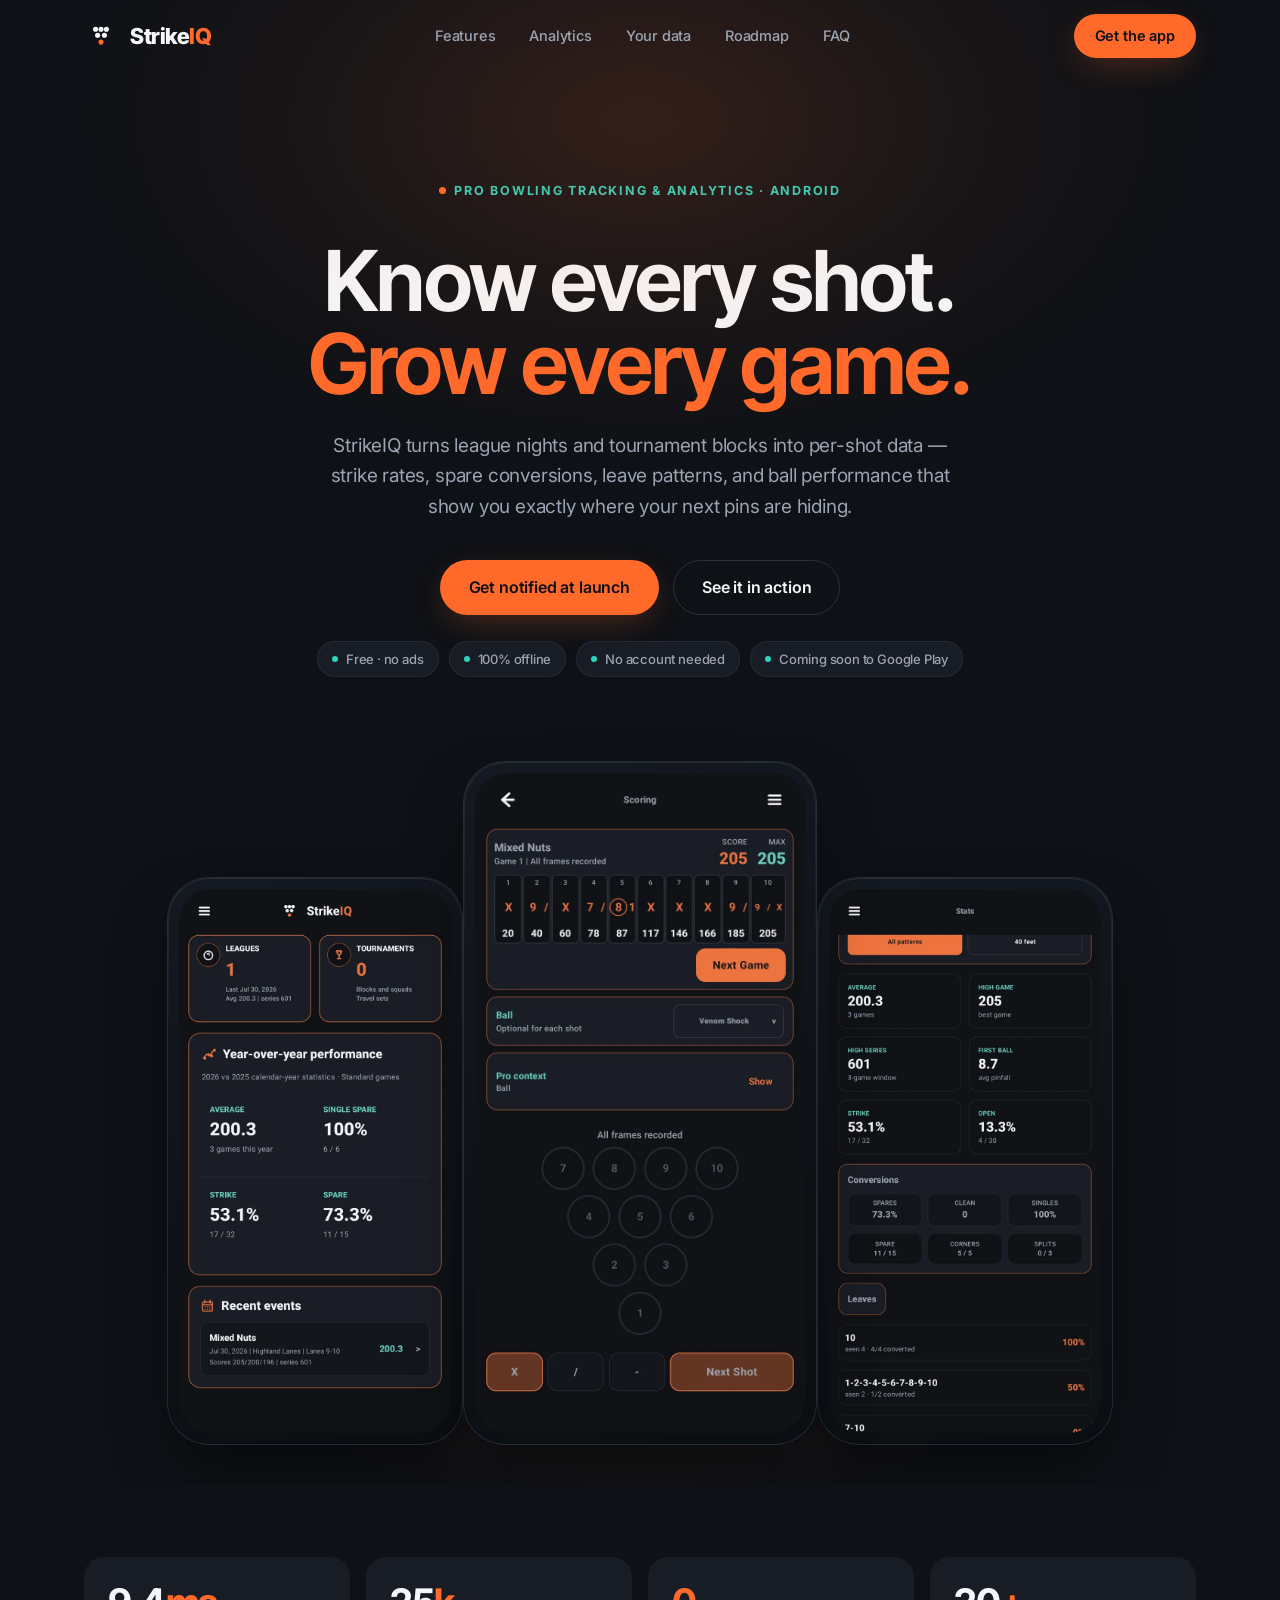
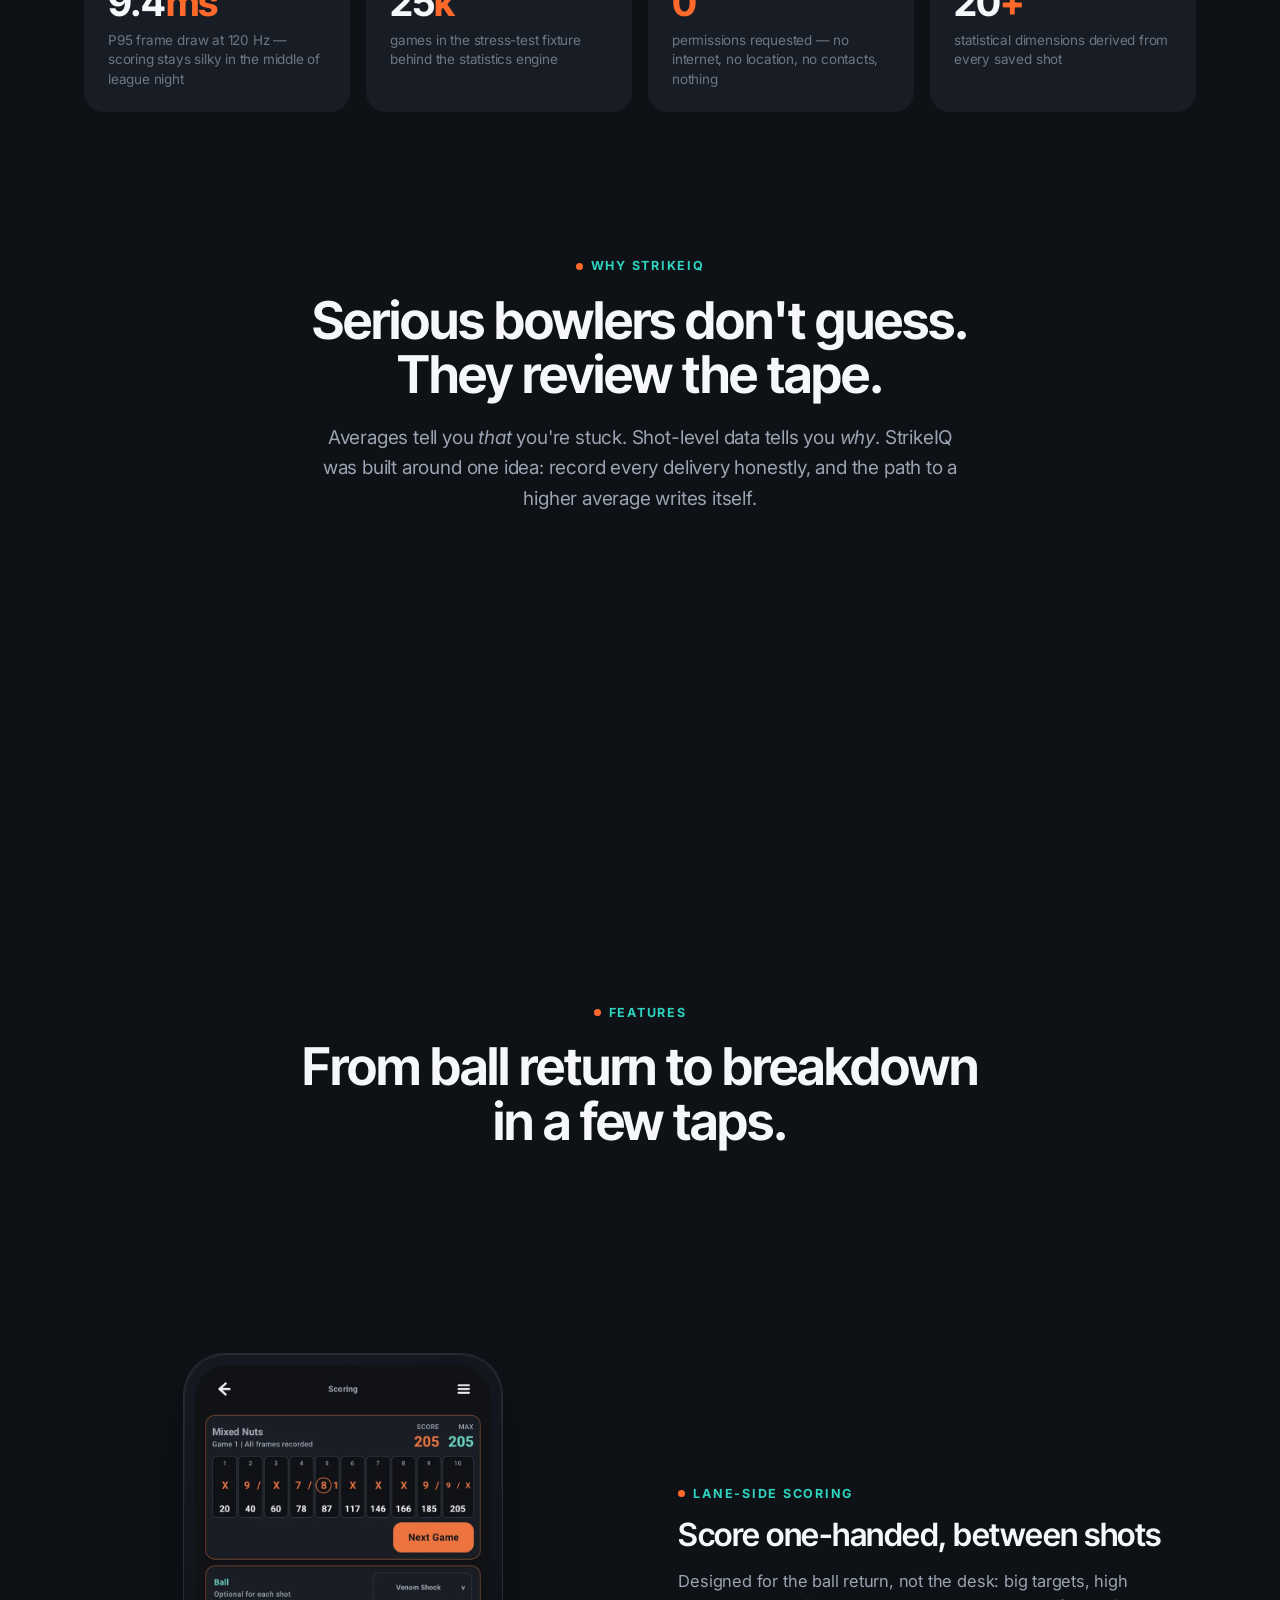
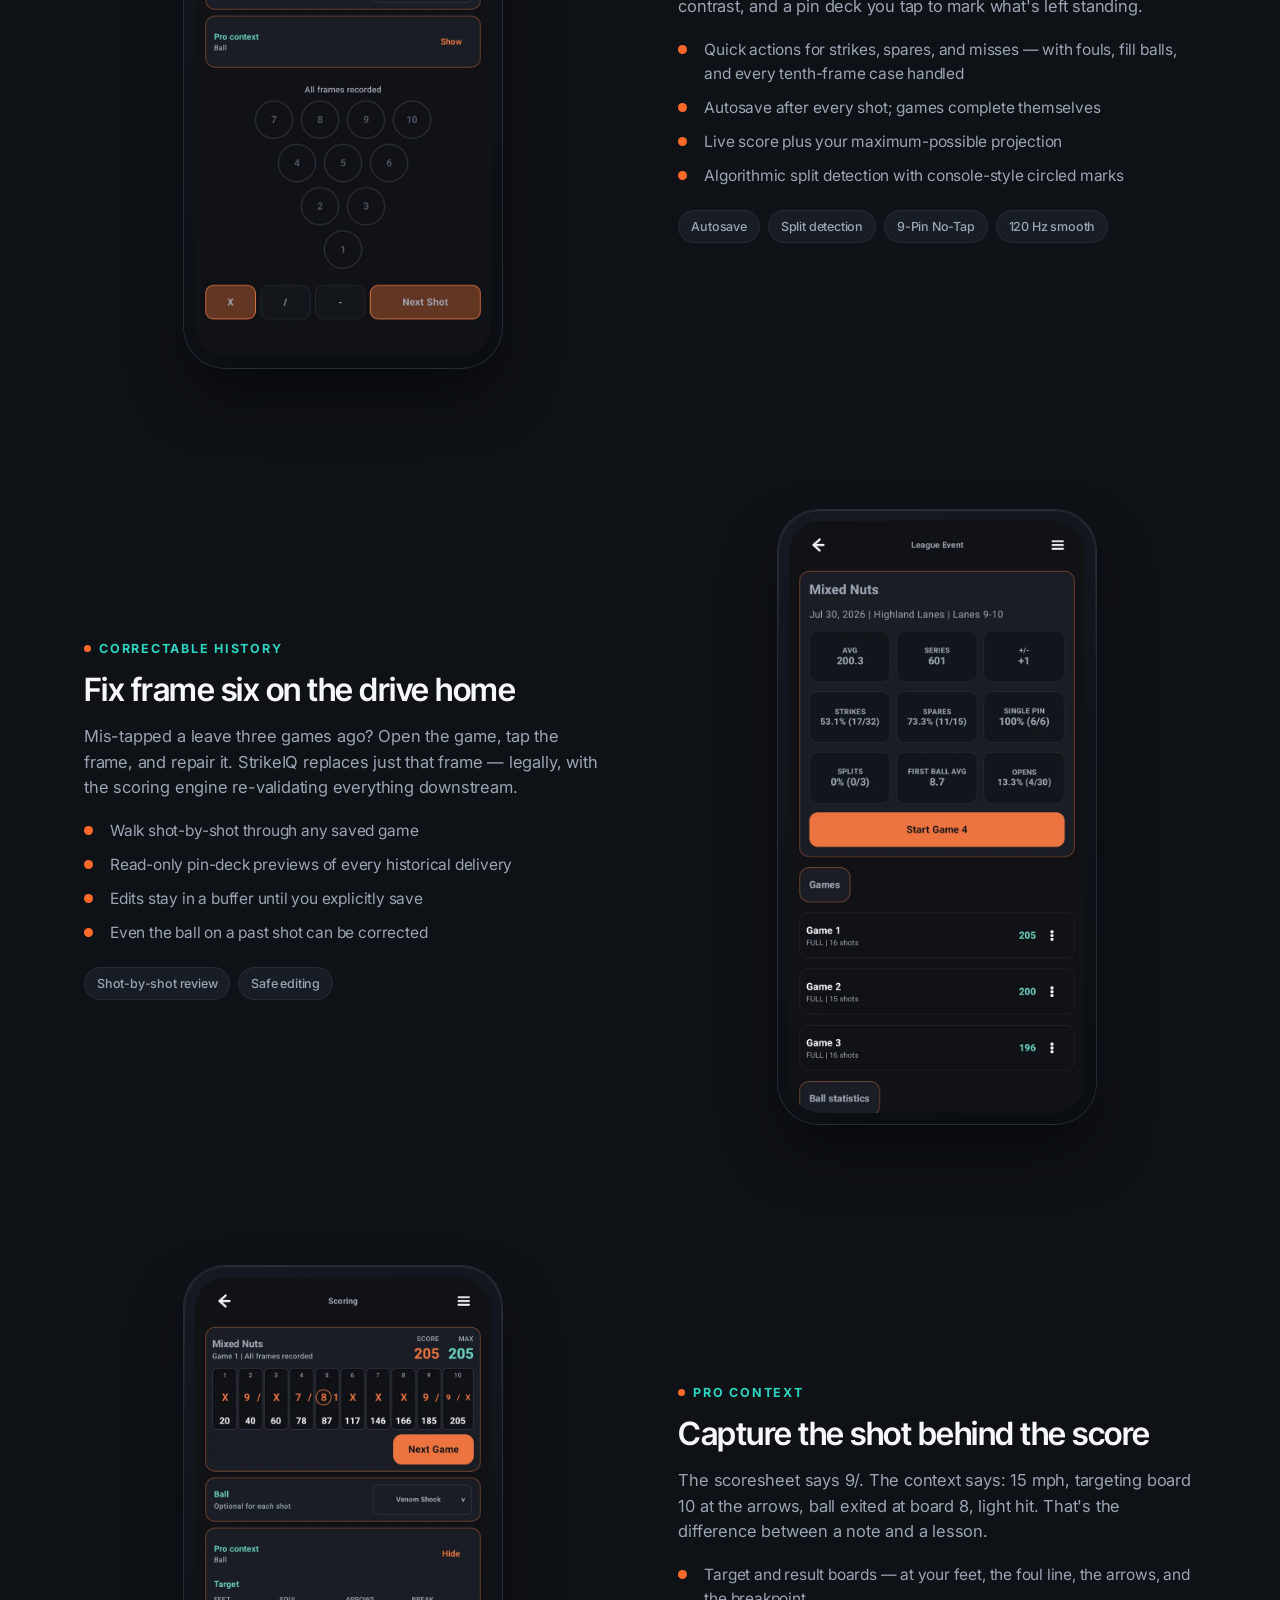
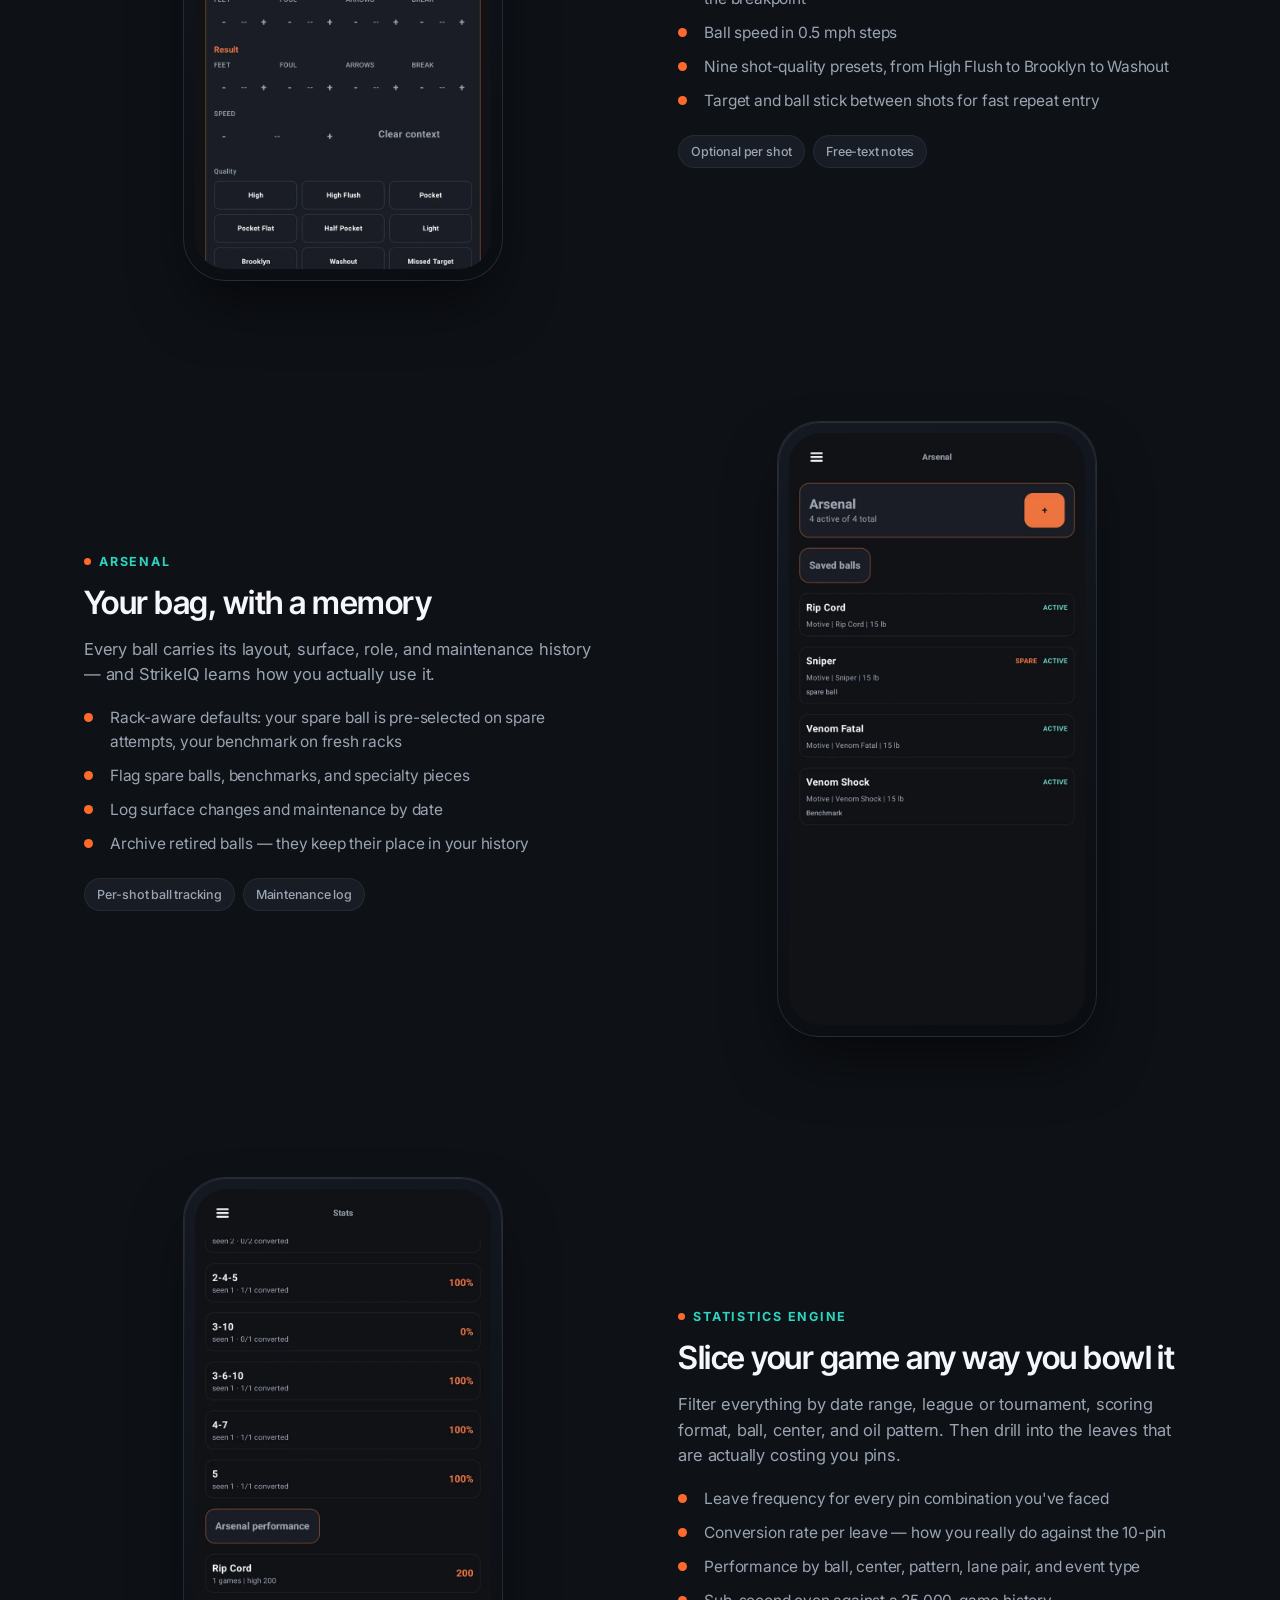
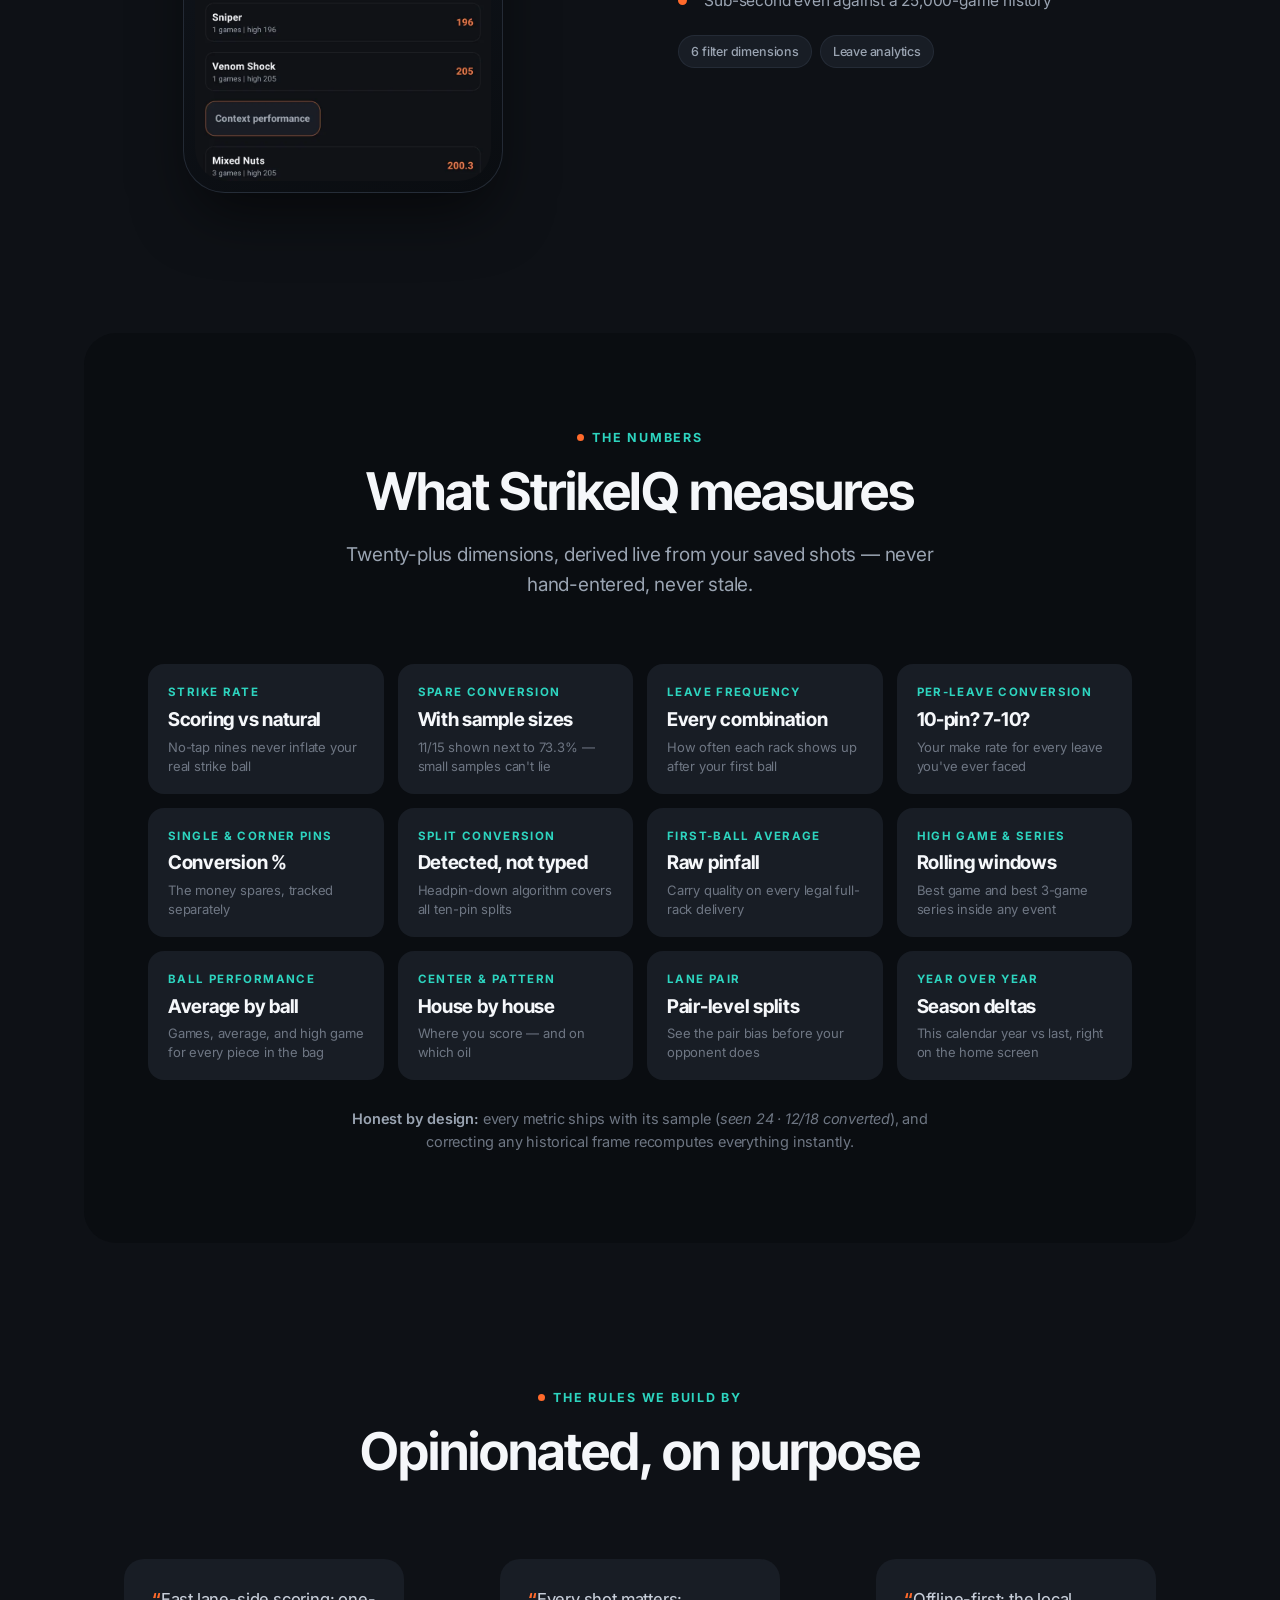
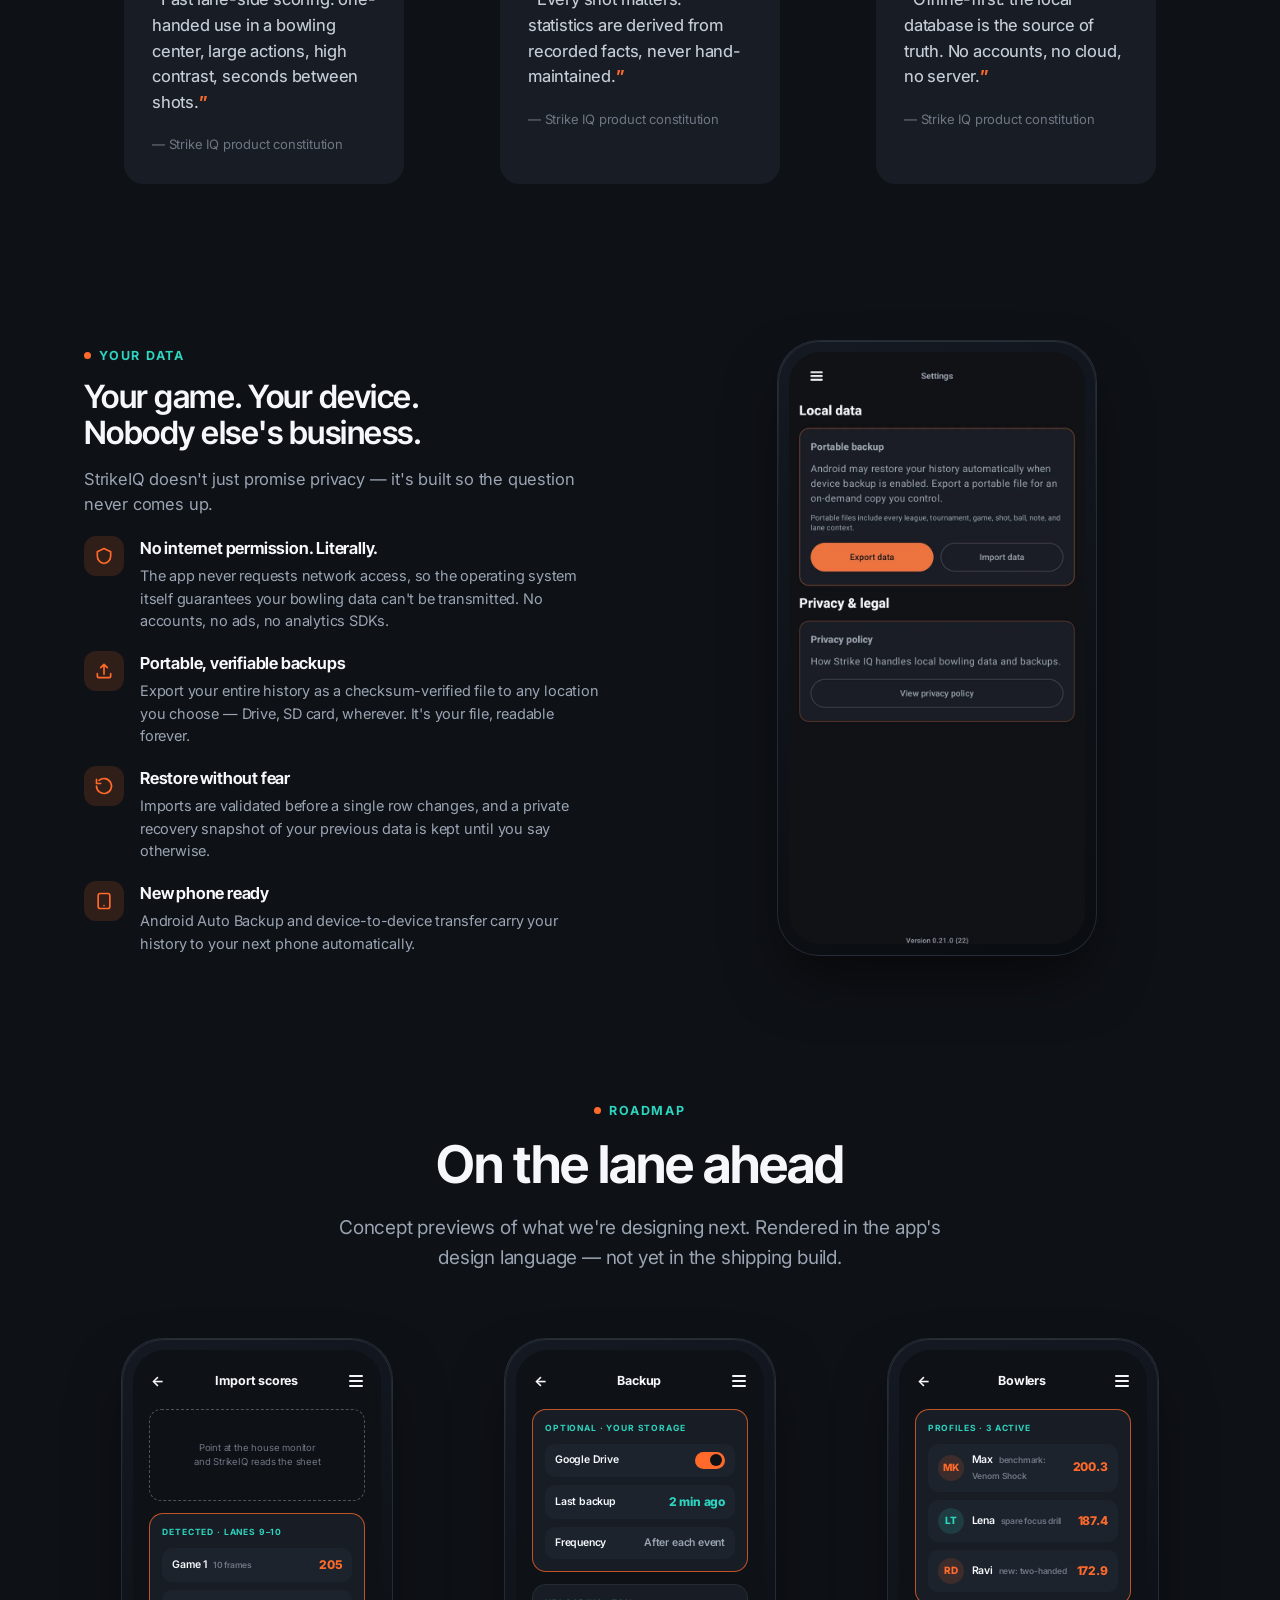
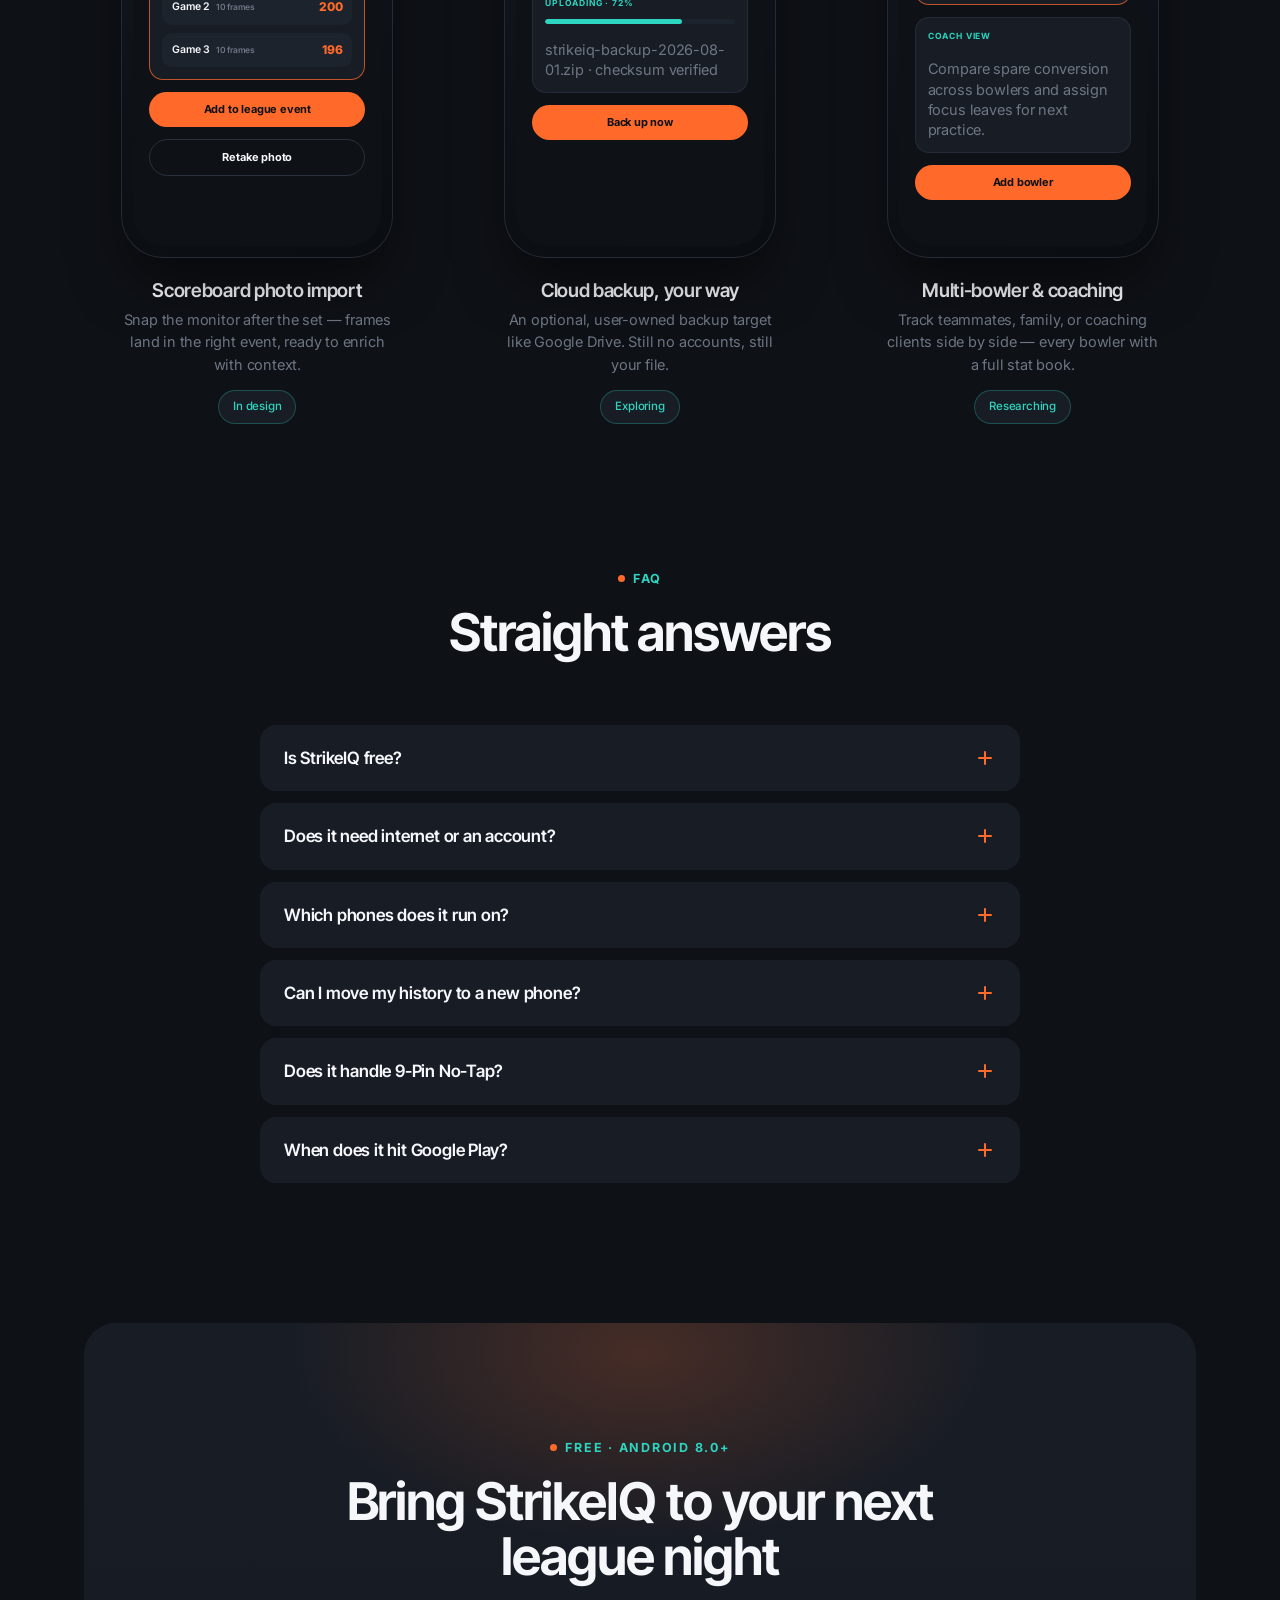
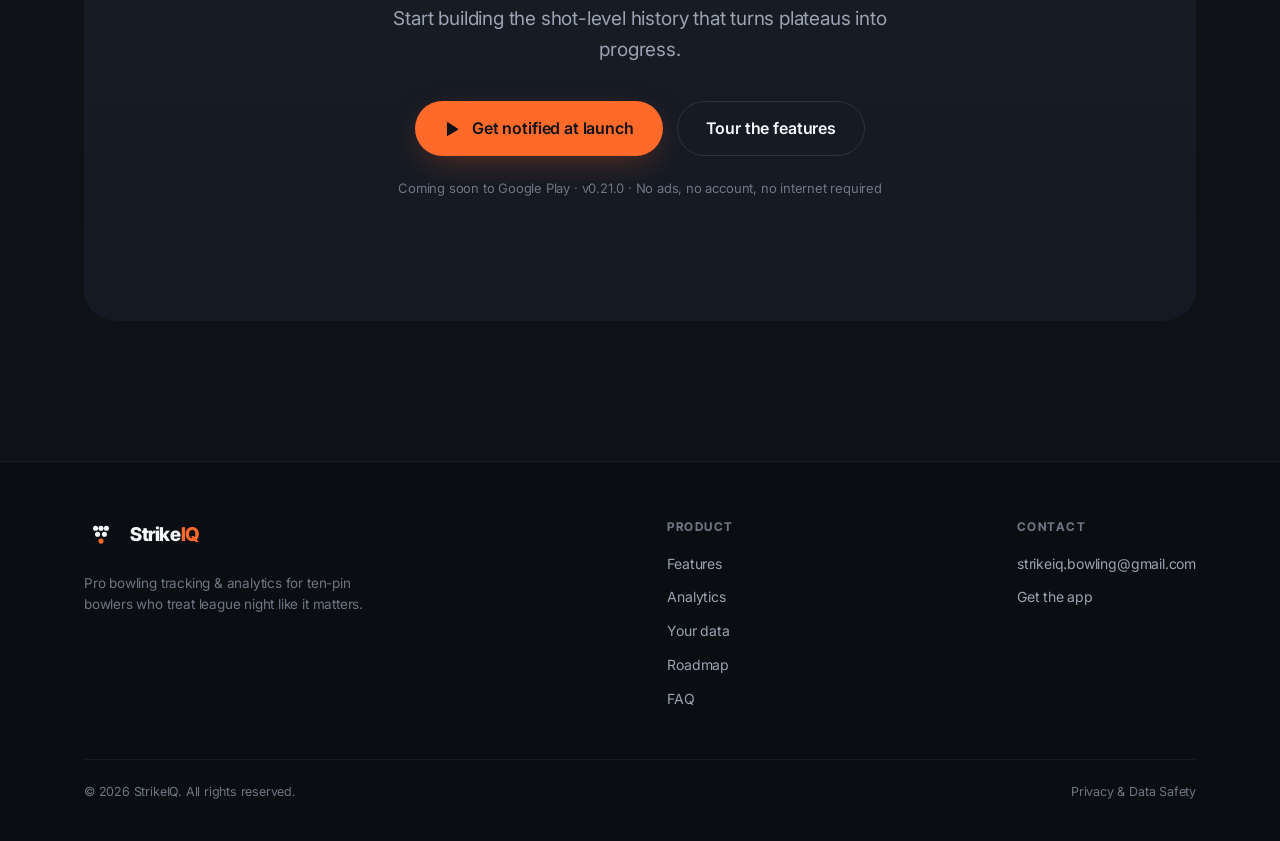
==== index.html @ 536c99fe "StrikeIQ promo site: landing page, privacy policy, GitHub Pages setup Static promo site for the Stri" ====
<!DOCTYPE html>
<html lang="en">
<head>
  <meta charset="UTF-8">
  <meta name="viewport" content="width=device-width, initial-scale=1.0">
  <title>StrikeIQ — Bowling Score Tracker &amp; Analytics App for Android</title>
  <meta name="description" content="StrikeIQ is a free, offline-first bowling tracker for Android. Record every shot lane-side, track leagues and tournaments, and raise your average with pro-level statistics — strike rate, spare conversion, leave patterns, and ball performance.">
  <meta name="keywords" content="bowling app, bowling score tracker, bowling statistics, bowling analytics, ten pin bowling, league bowling app, tournament bowling, spare conversion, strike rate, bowling ball arsenal, Android bowling app, StrikeIQ, Strike IQ">
  <meta name="author" content="StrikeIQ">
  <meta name="theme-color" content="#0e1116">
  <link rel="canonical" href="https://maxim-austin.github.io/strike-iq-site/">

  <!-- Open Graph -->
  <meta property="og:type" content="website">
  <meta property="og:site_name" content="StrikeIQ">
  <meta property="og:title" content="StrikeIQ — Know every shot. Grow every game.">
  <meta property="og:description" content="The offline-first bowling tracker for Android. Per-shot scoring, league &amp; tournament structure, and statistics that show you exactly where your next pins are.">
  <meta property="og:url" content="https://maxim-austin.github.io/strike-iq-site/">
  <meta property="og:image" content="https://maxim-austin.github.io/strike-iq-site/assets/img/og-image.png">
  <meta property="og:image:width" content="1200">
  <meta property="og:image:height" content="630">
  <meta property="og:image:alt" content="StrikeIQ app — bowling scoring screen with frame-by-frame marks and statistics">

  <!-- Twitter -->
  <meta name="twitter:card" content="summary_large_image">
  <meta name="twitter:title" content="StrikeIQ — Know every shot. Grow every game.">
  <meta name="twitter:description" content="The offline-first bowling tracker for Android. Per-shot scoring and pro-level statistics for league and tournament bowlers.">
  <meta name="twitter:image" content="https://maxim-austin.github.io/strike-iq-site/assets/img/og-image.png">

  <!-- Icons -->
  <link rel="icon" type="image/svg+xml" href="assets/img/icons/favicon.svg">
  <link rel="icon" type="image/png" sizes="32x32" href="assets/img/icons/favicon-32.png">
  <link rel="apple-touch-icon" href="assets/img/icons/apple-touch-icon.png">

  <!-- Fonts -->
  <link rel="preconnect" href="https://fonts.googleapis.com">
  <link rel="preconnect" href="https://fonts.gstatic.com" crossorigin>
  <link href="https://fonts.googleapis.com/css2?family=Inter:wght@400;500;600&family=Inter+Tight:wght@600;650;700;800&display=swap" rel="stylesheet">

  <link rel="stylesheet" href="assets/css/style.css">

  <!-- Structured data -->
  <script type="application/ld+json">
  {
    "@context": "https://schema.org",
    "@type": "MobileApplication",
    "name": "Strike IQ",
    "alternateName": "StrikeIQ",
    "description": "Offline-first bowling performance tracker for ten-pin bowlers. Record every shot lane-side, organize leagues and tournaments, track your ball arsenal, and grow your game with derived statistics: strike rate, spare conversion, leave frequency, split conversion, and per-ball performance.",
    "operatingSystem": "Android 8.0+",
    "applicationCategory": "SportsApplication",
    "softwareVersion": "0.21.0",
    "url": "https://maxim-austin.github.io/strike-iq-site/",
    "image": "https://maxim-austin.github.io/strike-iq-site/assets/img/icons/icon-512.png",
    "screenshot": [
      "https://maxim-austin.github.io/strike-iq-site/assets/img/screens/scoring.webp",
      "https://maxim-austin.github.io/strike-iq-site/assets/img/screens/home.webp",
      "https://maxim-austin.github.io/strike-iq-site/assets/img/screens/stats.webp"
    ],
    "author": { "@type": "Organization", "name": "StrikeIQ", "email": "strikeiq.bowling@gmail.com" },
    "offers": { "@type": "Offer", "price": "0", "priceCurrency": "USD" }
  }
  </script>
  <script type="application/ld+json">
  {
    "@context": "https://schema.org",
    "@type": "FAQPage",
    "mainEntity": [
      {
        "@type": "Question",
        "name": "Is StrikeIQ free?",
        "acceptedAnswer": { "@type": "Answer", "text": "Yes. StrikeIQ is free, with no ads, no subscriptions, and no in-app purchases." }
      },
      {
        "@type": "Question",
        "name": "Does StrikeIQ need an internet connection or an account?",
        "acceptedAnswer": { "@type": "Answer", "text": "No. StrikeIQ works fully offline and does not even request the Android INTERNET permission. There are no accounts, no cloud sync, no ads, and no analytics SDKs — your bowling data stays on your device." }
      },
      {
        "@type": "Question",
        "name": "Which Android versions does StrikeIQ support?",
        "acceptedAnswer": { "@type": "Answer", "text": "StrikeIQ runs on Android 8.0 (API 26) and newer phones." }
      },
      {
        "@type": "Question",
        "name": "Can I move my bowling history to a new phone?",
        "acceptedAnswer": { "@type": "Answer", "text": "Yes. You can export a portable, checksum-verified backup file to any location you choose and import it on another device. Android's own device-to-device transfer and Auto Backup are supported as well." }
      },
      {
        "@type": "Question",
        "name": "Does StrikeIQ support 9-Pin No-Tap?",
        "acceptedAnswer": { "@type": "Answer", "text": "Yes. 9-Pin No-Tap is a first-class, event-scoped scoring format. StrikeIQ preserves your raw pinfall and separates natural strikes from scoring strikes so no-tap events never distort your real statistics." }
      },
      {
        "@type": "Question",
        "name": "When will StrikeIQ be available on Google Play?",
        "acceptedAnswer": { "@type": "Answer", "text": "StrikeIQ is in final preparation for Google Play publication. Email strikeiq.bowling@gmail.com to get a note the day it goes live." }
      }
    ]
  }
  </script>
</head>
<body>
  <a class="skip-link" href="#main">Skip to content</a>

  <!-- ======================= NAV ======================= -->
  <header class="nav" id="nav">
    <div class="container nav-inner">
      <a class="brand" href="#top" aria-label="StrikeIQ home">
        <svg viewBox="0 0 100 100" aria-hidden="true">
          <circle cx="34" cy="30" r="7.5" fill="#F5F7FA"/>
          <circle cx="50" cy="30" r="7.5" fill="#F5F7FA"/>
          <circle cx="66" cy="30" r="7.5" fill="#F5F7FA"/>
          <circle cx="40" cy="48" r="7.5" fill="#F5F7FA"/>
          <circle cx="60" cy="48" r="7.5" fill="#F5F7FA"/>
          <circle cx="50" cy="68" r="7.5" fill="#FF6A2B"/>
        </svg>
        <span>Strike<span class="iq">IQ</span></span>
      </a>
      <nav class="nav-links" aria-label="Main">
        <a href="#features">Features</a>
        <a href="#analytics">Analytics</a>
        <a href="#data">Your data</a>
        <a href="#roadmap">Roadmap</a>
        <a href="#faq">FAQ</a>
      </nav>
      <div class="nav-cta">
        <a class="btn btn-primary" href="#download">Get the app</a>
        <button class="nav-toggle" id="navToggle" aria-label="Toggle menu" aria-expanded="false">
          <svg width="24" height="24" viewBox="0 0 24 24" fill="none" stroke="currentColor" stroke-width="2" stroke-linecap="round"><path d="M4 7h16M4 12h16M4 17h16"/></svg>
        </button>
      </div>
    </div>
  </header>

  <main id="main">
    <!-- ======================= HERO ======================= -->
    <section class="hero" id="top">
      <div class="hero-glow" aria-hidden="true"></div>
      <div class="container">
        <span class="eyebrow">Pro bowling tracking &amp; analytics · Android</span>
        <h1 class="display">Know every shot.<span class="accent-line">Grow every game.</span></h1>
        <p class="lede">StrikeIQ turns league nights and tournament blocks into per-shot data — strike rates, spare conversions, leave patterns, and ball performance that show you exactly where your next pins are hiding.</p>
        <div class="hero-cta">
          <!-- TODO: when the Play listing is live, replace with:
               <a class="btn btn-primary" href="https://play.google.com/store/apps/details?id=com.strikeiq">Get it on Google Play</a> -->
          <a class="btn btn-primary" href="mailto:strikeiq.bowling@gmail.com">Get notified at launch</a>
          <a class="btn btn-ghost" href="#features">See it in action</a>
        </div>
        <div class="hero-trust" role="list">
          <span class="pill" role="listitem"><span class="dot"></span>Free · no ads</span>
          <span class="pill" role="listitem"><span class="dot"></span>100% offline</span>
          <span class="pill" role="listitem"><span class="dot"></span>No account needed</span>
          <span class="pill" role="listitem"><span class="dot"></span>Coming soon to Google Play</span>
        </div>

        <div class="hero-visual">
          <div class="phone phone-md phone-left reveal">
            <img src="assets/img/screens/home.webp" alt="StrikeIQ home screen with league and tournament cards and year-over-year performance statistics" width="720" height="1440" loading="eager">
          </div>
          <div class="phone phone-lg reveal">
            <img src="assets/img/screens/scoring.webp" alt="StrikeIQ scoring screen showing a 205 game with frame-by-frame strike and spare marks, split detection, pin deck, and ball selector" width="720" height="1440" loading="eager" fetchpriority="high">
          </div>
          <div class="phone phone-md phone-right reveal">
            <img src="assets/img/screens/stats.webp" alt="StrikeIQ statistics screen with average, high game, strike rate, and spare conversion metrics" width="720" height="1440" loading="eager">
          </div>
        </div>
      </div>
    </section>

    <!-- ======================= PROOF BAR ======================= -->
    <section class="proof" aria-label="StrikeIQ by the numbers">
      <div class="container">
        <div class="proof-grid">
          <div class="proof-item reveal">
            <div class="num">9.4<em>ms</em></div>
            <div class="lbl">P95 frame draw at 120&nbsp;Hz — scoring stays silky in the middle of league night</div>
          </div>
          <div class="proof-item reveal">
            <div class="num">25<em>k</em></div>
            <div class="lbl">games in the stress-test fixture behind the statistics engine</div>
          </div>
          <div class="proof-item reveal">
            <div class="num"><em>0</em></div>
            <div class="lbl">permissions requested — no internet, no location, no contacts, nothing</div>
          </div>
          <div class="proof-item reveal">
            <div class="num">20<em>+</em></div>
            <div class="lbl">statistical dimensions derived from every saved shot</div>
          </div>
        </div>
      </div>
    </section>

    <!-- ======================= WHY ======================= -->
    <section class="section" id="why">
      <div class="container">
        <div class="section-head">
          <span class="eyebrow">Why StrikeIQ</span>
          <h2>Serious bowlers don't guess.<br>They review the tape.</h2>
          <p class="lede">Averages tell you <em>that</em> you're stuck. Shot-level data tells you <em>why</em>. StrikeIQ was built around one idea: record every delivery honestly, and the path to a higher average writes itself.</p>
        </div>
        <div class="why-grid">
          <article class="why-card reveal">
            <div class="glyph" aria-hidden="true">
              <svg width="24" height="24" viewBox="0 0 24 24" fill="none"><circle cx="7" cy="6" r="2.2" fill="currentColor"/><circle cx="12" cy="6" r="2.2" fill="currentColor"/><circle cx="17" cy="6" r="2.2" fill="currentColor"/><circle cx="9.5" cy="12" r="2.2" fill="currentColor"/><circle cx="14.5" cy="12" r="2.2" fill="currentColor"/><circle cx="12" cy="18" r="2.2" fill="currentColor"/></svg>
            </div>
            <h3>Every shot matters</h3>
            <p>Tap the pins left standing, pick the ball, note the target and speed — all in the seconds between deliveries. Each frame becomes data a coach could actually work with.</p>
          </article>
          <article class="why-card reveal">
            <div class="glyph" aria-hidden="true">
              <svg width="24" height="24" viewBox="0 0 24 24" fill="none" stroke="currentColor" stroke-width="2" stroke-linecap="round"><path d="M4 19L9 13l3.5 3L20 7"/><path d="M15 7h5v5"/></svg>
            </div>
            <h3>Statistics you can trust</h3>
            <p>Every percentage ships with its sample — 11/15 spares, 6/6 singles. Nothing is hand-maintained: correct a frame from three weeks ago and your whole history recomputes instantly.</p>
          </article>
          <article class="why-card reveal">
            <div class="glyph" aria-hidden="true">
              <svg width="24" height="24" viewBox="0 0 24 24" fill="none" stroke="currentColor" stroke-width="2" stroke-linecap="round" stroke-linejoin="round"><path d="M12 3v4M5 7h14v3a5 5 0 0 1-5 5h-4a5 5 0 0 1-5-5V7z"/><path d="M9 21h6M12 15v6"/></svg>
            </div>
            <h3>Built like real bowling</h3>
            <p>Leagues and tournaments hold dated events. Events hold games, games hold shots. Oil patterns, lane pairs, and 9-Pin No-Tap are first-class citizens — not afterthoughts.</p>
          </article>
        </div>
      </div>
    </section>

    <!-- ======================= FEATURES ======================= -->
    <section class="section" id="features">
      <div class="container">
        <div class="section-head">
          <span class="eyebrow">Features</span>
          <h2>From ball return to breakdown<br>in a few taps.</h2>
        </div>

        <!-- 1. Scoring -->
        <div class="feature-row">
          <div class="feature-copy reveal">
            <span class="eyebrow">Lane-side scoring</span>
            <h3>Score one-handed, between shots</h3>
            <p>Designed for the ball return, not the desk: big targets, high contrast, and a pin deck you tap to mark what's left standing.</p>
            <ul class="feature-check">
              <li>Quick actions for strikes, spares, and misses — with fouls, fill balls, and every tenth-frame case handled</li>
              <li>Autosave after every shot; games complete themselves</li>
              <li>Live score plus your maximum-possible projection</li>
              <li>Algorithmic split detection with console-style circled marks</li>
            </ul>
            <div class="feature-tags">
              <span class="pill">Autosave</span>
              <span class="pill">Split detection</span>
              <span class="pill">9-Pin No-Tap</span>
              <span class="pill">120 Hz smooth</span>
            </div>
          </div>
          <div class="feature-visual reveal">
            <div class="phone">
              <img src="assets/img/screens/scoring.webp" alt="Scoring a 205 game in StrikeIQ: frame strip with strikes, spares, and a circled split, plus the tap-to-score pin deck" width="720" height="1440" loading="lazy">
            </div>
          </div>
        </div>

        <!-- 2. Frame correction / review -->
        <div class="feature-row">
          <div class="feature-copy reveal">
            <span class="eyebrow">Correctable history</span>
            <h3>Fix frame six on the drive home</h3>
            <p>Mis-tapped a leave three games ago? Open the game, tap the frame, and repair it. StrikeIQ replaces just that frame — legally, with the scoring engine re-validating everything downstream.</p>
            <ul class="feature-check">
              <li>Walk shot-by-shot through any saved game</li>
              <li>Read-only pin-deck previews of every historical delivery</li>
              <li>Edits stay in a buffer until you explicitly save</li>
              <li>Even the ball on a past shot can be corrected</li>
            </ul>
            <div class="feature-tags">
              <span class="pill">Shot-by-shot review</span>
              <span class="pill">Safe editing</span>
            </div>
          </div>
          <div class="feature-visual reveal">
            <div class="phone">
              <img src="assets/img/screens/event.webp" alt="StrikeIQ league event hub showing nine summary metrics, a Start Game button, and the list of completed games with scores 205, 200, and 196" width="720" height="1440" loading="lazy">
            </div>
          </div>
        </div>

        <!-- 3. Shot context -->
        <div class="feature-row">
          <div class="feature-copy reveal">
            <span class="eyebrow">Pro context</span>
            <h3>Capture the shot behind the score</h3>
            <p>The scoresheet says 9/. The context says: 15&nbsp;mph, targeting board 10 at the arrows, ball exited at board 8, light hit. That's the difference between a note and a lesson.</p>
            <ul class="feature-check">
              <li>Target and result boards — at your feet, the foul line, the arrows, and the breakpoint</li>
              <li>Ball speed in 0.5&nbsp;mph steps</li>
              <li>Nine shot-quality presets, from High Flush to Brooklyn to Washout</li>
              <li>Target and ball stick between shots for fast repeat entry</li>
            </ul>
            <div class="feature-tags">
              <span class="pill">Optional per shot</span>
              <span class="pill">Free-text notes</span>
            </div>
          </div>
          <div class="feature-visual reveal">
            <div class="phone">
              <img src="assets/img/screens/context.webp" alt="StrikeIQ Pro context panel with target and result board steppers, speed control, and shot quality presets like High Flush, Pocket, and Brooklyn" width="720" height="1440" loading="lazy">
            </div>
          </div>
        </div>

        <!-- 4. Arsenal -->
        <div class="feature-row">
          <div class="feature-copy reveal">
            <span class="eyebrow">Arsenal</span>
            <h3>Your bag, with a memory</h3>
            <p>Every ball carries its layout, surface, role, and maintenance history — and StrikeIQ learns how you actually use it.</p>
            <ul class="feature-check">
              <li>Rack-aware defaults: your spare ball is pre-selected on spare attempts, your benchmark on fresh racks</li>
              <li>Flag spare balls, benchmarks, and specialty pieces</li>
              <li>Log surface changes and maintenance by date</li>
              <li>Archive retired balls — they keep their place in your history</li>
            </ul>
            <div class="feature-tags">
              <span class="pill">Per-shot ball tracking</span>
              <span class="pill">Maintenance log</span>
            </div>
          </div>
          <div class="feature-visual reveal">
            <div class="phone">
              <img src="assets/img/screens/arsenal.webp" alt="StrikeIQ arsenal screen listing four bowling balls with active status, spare ball flag, brand, and weight" width="720" height="1440" loading="lazy">
            </div>
          </div>
        </div>

        <!-- 5. Stats -->
        <div class="feature-row">
          <div class="feature-copy reveal">
            <span class="eyebrow">Statistics engine</span>
            <h3>Slice your game any way you bowl it</h3>
            <p>Filter everything by date range, league or tournament, scoring format, ball, center, and oil pattern. Then drill into the leaves that are actually costing you pins.</p>
            <ul class="feature-check">
              <li>Leave frequency for every pin combination you've faced</li>
              <li>Conversion rate per leave — how you really do against the 10-pin</li>
              <li>Performance by ball, center, pattern, lane pair, and event type</li>
              <li>Sub-second even against a 25,000-game history</li>
            </ul>
            <div class="feature-tags">
              <span class="pill">6 filter dimensions</span>
              <span class="pill">Leave analytics</span>
            </div>
          </div>
          <div class="feature-visual reveal">
            <div class="phone">
              <img src="assets/img/screens/leaves.webp" alt="StrikeIQ leave conversion list showing pin combinations like 2-4-5 and 3-6-10 with conversion percentages, and arsenal performance by ball" width="720" height="1440" loading="lazy">
            </div>
          </div>
        </div>
      </div>
    </section>

    <!-- ======================= ANALYTICS ======================= -->
    <section class="section" id="analytics">
      <div class="container">
        <div class="analytics">
          <div class="section-head">
            <span class="eyebrow">The numbers</span>
            <h2>What StrikeIQ measures</h2>
            <p class="lede">Twenty-plus dimensions, derived live from your saved shots — never hand-entered, never stale.</p>
          </div>
          <div class="metrics-grid">
            <div class="metric reveal"><div class="k">Strike rate</div><div class="v">Scoring vs natural</div><div class="d">No-tap nines never inflate your real strike ball</div></div>
            <div class="metric reveal"><div class="k">Spare conversion</div><div class="v">With sample sizes</div><div class="d">11/15 shown next to 73.3% — small samples can't lie</div></div>
            <div class="metric reveal"><div class="k">Leave frequency</div><div class="v">Every combination</div><div class="d">How often each rack shows up after your first ball</div></div>
            <div class="metric reveal"><div class="k">Per-leave conversion</div><div class="v">10-pin? 7-10?</div><div class="d">Your make rate for every leave you've ever faced</div></div>
            <div class="metric reveal"><div class="k">Single &amp; corner pins</div><div class="v">Conversion %</div><div class="d">The money spares, tracked separately</div></div>
            <div class="metric reveal"><div class="k">Split conversion</div><div class="v">Detected, not typed</div><div class="d">Headpin-down algorithm covers all ten-pin splits</div></div>
            <div class="metric reveal"><div class="k">First-ball average</div><div class="v">Raw pinfall</div><div class="d">Carry quality on every legal full-rack delivery</div></div>
            <div class="metric reveal"><div class="k">High game &amp; series</div><div class="v">Rolling windows</div><div class="d">Best game and best 3-game series inside any event</div></div>
            <div class="metric reveal"><div class="k">Ball performance</div><div class="v">Average by ball</div><div class="d">Games, average, and high game for every piece in the bag</div></div>
            <div class="metric reveal"><div class="k">Center &amp; pattern</div><div class="v">House by house</div><div class="d">Where you score — and on which oil</div></div>
            <div class="metric reveal"><div class="k">Lane pair</div><div class="v">Pair-level splits</div><div class="d">See the pair bias before your opponent does</div></div>
            <div class="metric reveal"><div class="k">Year over year</div><div class="v">Season deltas</div><div class="d">This calendar year vs last, right on the home screen</div></div>
          </div>
          <p class="analytics-note"><strong>Honest by design:</strong> every metric ships with its sample (<em>seen 24 · 12/18 converted</em>), and correcting any historical frame recomputes everything instantly.</p>
        </div>
      </div>
    </section>

    <!-- ======================= PRINCIPLES ======================= -->
    <section class="section" id="principles">
      <div class="container">
        <div class="section-head">
          <span class="eyebrow">The rules we build by</span>
          <h2>Opinionated, on purpose</h2>
        </div>
        <div class="quotes-grid">
          <figure class="quote-card reveal">
            <blockquote>Fast lane-side scoring: one-handed use in a bowling center, large actions, high contrast, seconds between shots.</blockquote>
            <figcaption><cite>— Strike IQ product constitution</cite></figcaption>
          </figure>
          <figure class="quote-card reveal">
            <blockquote>Every shot matters: statistics are derived from recorded facts, never hand-maintained.</blockquote>
            <figcaption><cite>— Strike IQ product constitution</cite></figcaption>
          </figure>
          <figure class="quote-card reveal">
            <blockquote>Offline-first: the local database is the source of truth. No accounts, no cloud, no server.</blockquote>
            <figcaption><cite>— Strike IQ product constitution</cite></figcaption>
          </figure>
        </div>
      </div>
    </section>

    <!-- ======================= DATA OWNERSHIP ======================= -->
    <section class="section data-section" id="data">
      <div class="container">
        <div class="feature-row">
          <div class="feature-copy reveal">
            <span class="eyebrow">Your data</span>
            <h3>Your game. Your device.<br>Nobody else's business.</h3>
            <p>StrikeIQ doesn't just promise privacy — it's built so the question never comes up.</p>
            <div class="data-list">
              <div class="data-item">
                <div class="glyph" aria-hidden="true"><svg width="20" height="20" viewBox="0 0 24 24" fill="none" stroke="currentColor" stroke-width="2" stroke-linecap="round" stroke-linejoin="round"><path d="M12 3l8 4v5c0 4.6-3.2 7.9-8 9-4.8-1.1-8-4.4-8-9V7z"/></svg></div>
                <div>
                  <h4>No internet permission. Literally.</h4>
                  <p>The app never requests network access, so the operating system itself guarantees your bowling data can't be transmitted. No accounts, no ads, no analytics SDKs.</p>
                </div>
              </div>
              <div class="data-item">
                <div class="glyph" aria-hidden="true"><svg width="20" height="20" viewBox="0 0 24 24" fill="none" stroke="currentColor" stroke-width="2" stroke-linecap="round" stroke-linejoin="round"><path d="M12 16V4M8 8l4-4 4 4"/><path d="M4 15v3a2 2 0 0 0 2 2h12a2 2 0 0 0 2-2v-3"/></svg></div>
                <div>
                  <h4>Portable, verifiable backups</h4>
                  <p>Export your entire history as a checksum-verified file to any location you choose — Drive, SD card, wherever. It's your file, readable forever.</p>
                </div>
              </div>
              <div class="data-item">
                <div class="glyph" aria-hidden="true"><svg width="20" height="20" viewBox="0 0 24 24" fill="none" stroke="currentColor" stroke-width="2" stroke-linecap="round" stroke-linejoin="round"><path d="M3 12a9 9 0 1 0 3-6.7"/><path d="M3 4v5h5"/></svg></div>
                <div>
                  <h4>Restore without fear</h4>
                  <p>Imports are validated before a single row changes, and a private recovery snapshot of your previous data is kept until you say otherwise.</p>
                </div>
              </div>
              <div class="data-item">
                <div class="glyph" aria-hidden="true"><svg width="20" height="20" viewBox="0 0 24 24" fill="none" stroke="currentColor" stroke-width="2" stroke-linecap="round" stroke-linejoin="round"><rect x="5" y="3" width="14" height="18" rx="2.5"/><path d="M12 17.5h.01"/></svg></div>
                <div>
                  <h4>New phone ready</h4>
                  <p>Android Auto Backup and device-to-device transfer carry your history to your next phone automatically.</p>
                </div>
              </div>
            </div>
          </div>
          <div class="feature-visual reveal">
            <div class="phone">
              <img src="assets/img/screens/settings.webp" alt="StrikeIQ settings screen with portable backup export and import controls and the privacy policy section" width="720" height="1440" loading="lazy">
            </div>
          </div>
        </div>
      </div>
    </section>

    <!-- ======================= ROADMAP ======================= -->
    <section class="section" id="roadmap">
      <div class="container">
        <div class="section-head">
          <span class="eyebrow">Roadmap</span>
          <h2>On the lane ahead</h2>
          <p class="lede">Concept previews of what we're designing next. Rendered in the app's design language — not yet in the shipping build.</p>
        </div>
        <div class="roadmap-grid">

          <!-- Photo score import -->
          <div class="roadmap-item reveal">
            <div class="phone">
              <div class="mock" role="img" aria-label="Concept preview of importing scores by photographing the house monitor">
                <div class="mock-bar"><span class="back">&#8592;</span><span>Import scores</span><span class="burger" aria-hidden="true"><i></i><i></i><i></i></span></div>
                <div class="mock-cam">Point at the house monitor<br>and StrikeIQ reads the sheet</div>
                <div class="mock-panel accent">
                  <span class="mock-label">Detected · Lanes 9–10</span>
                  <div class="mock-row"><span class="l">Game 1 &nbsp;<span class="s">10 frames</span></span><span class="v">205</span></div>
                  <div class="mock-row"><span class="l">Game 2 &nbsp;<span class="s">10 frames</span></span><span class="v">200</span></div>
                  <div class="mock-row"><span class="l">Game 3 &nbsp;<span class="s">10 frames</span></span><span class="v">196</span></div>
                </div>
                <div class="mock-btn">Add to league event</div>
                <div class="mock-btn ghost">Retake photo</div>
              </div>
            </div>
            <h3>Scoreboard photo import</h3>
            <p>Snap the monitor after the set — frames land in the right event, ready to enrich with context.</p>
            <span class="pill">In design</span>
          </div>

          <!-- Cloud backup -->
          <div class="roadmap-item reveal">
            <div class="phone">
              <div class="mock" role="img" aria-label="Concept preview of optional cloud backup to a user-controlled Google Drive">
                <div class="mock-bar"><span class="back">&#8592;</span><span>Backup</span><span class="burger" aria-hidden="true"><i></i><i></i><i></i></span></div>
                <div class="mock-panel accent">
                  <span class="mock-label">Optional · Your storage</span>
                  <div class="mock-row"><span class="l">Google Drive</span><span class="mock-toggle" aria-hidden="true"></span></div>
                  <div class="mock-row"><span class="l">Last backup</span><span class="v teal">2 min ago</span></div>
                  <div class="mock-row"><span class="l">Frequency</span><span class="l" style="color:#9aa4b2">After each event</span></div>
                </div>
                <div class="mock-panel">
                  <span class="mock-label">Uploading · 72%</span>
                  <div class="mock-progress"><i></i></div>
                  <p class="mock-sub">strikeiq-backup-2026-08-01.zip · checksum verified</p>
                </div>
                <div class="mock-btn">Back up now</div>
              </div>
            </div>
            <h3>Cloud backup, your way</h3>
            <p>An optional, user-owned backup target like Google Drive. Still no accounts, still your file.</p>
            <span class="pill">Exploring</span>
          </div>

          <!-- Multi-bowler -->
          <div class="roadmap-item reveal">
            <div class="phone">
              <div class="mock" role="img" aria-label="Concept preview of multi-bowler profiles with averages for teammates or coaching clients">
                <div class="mock-bar"><span class="back">&#8592;</span><span>Bowlers</span><span class="burger" aria-hidden="true"><i></i><i></i><i></i></span></div>
                <div class="mock-panel accent">
                  <span class="mock-label">Profiles · 3 active</span>
                  <div class="mock-row"><span class="mock-avatar">MK</span><span class="l" style="flex:1">Max &nbsp;<span class="s">benchmark: Venom Shock</span></span><span class="v">200.3</span></div>
                  <div class="mock-row"><span class="mock-avatar teal">LT</span><span class="l" style="flex:1">Lena &nbsp;<span class="s">spare focus drill</span></span><span class="v">187.4</span></div>
                  <div class="mock-row"><span class="mock-avatar">RD</span><span class="l" style="flex:1">Ravi &nbsp;<span class="s">new: two-handed</span></span><span class="v">172.9</span></div>
                </div>
                <div class="mock-panel">
                  <span class="mock-label">Coach view</span>
                  <p class="mock-sub">Compare spare conversion across bowlers and assign focus leaves for next practice.</p>
                </div>
                <div class="mock-btn">Add bowler</div>
              </div>
            </div>
            <h3>Multi-bowler &amp; coaching</h3>
            <p>Track teammates, family, or coaching clients side by side — every bowler with a full stat book.</p>
            <span class="pill">Researching</span>
          </div>
        </div>
      </div>
    </section>

    <!-- ======================= FAQ ======================= -->
    <section class="section" id="faq">
      <div class="container">
        <div class="section-head">
          <span class="eyebrow">FAQ</span>
          <h2>Straight answers</h2>
        </div>
        <div class="faq-list">
          <details class="faq-item">
            <summary>Is StrikeIQ free?<span class="plus" aria-hidden="true"></span></summary>
            <div class="faq-body"><p>Yes — free, with no ads, no subscriptions, and no in-app purchases.</p></div>
          </details>
          <details class="faq-item">
            <summary>Does it need internet or an account?<span class="plus" aria-hidden="true"></span></summary>
            <div class="faq-body"><p>No. StrikeIQ works fully offline and doesn't even request the Android internet permission — the OS itself guarantees your data can't leave the device. No accounts, no cloud, no analytics.</p></div>
          </details>
          <details class="faq-item">
            <summary>Which phones does it run on?<span class="plus" aria-hidden="true"></span></summary>
            <div class="faq-body"><p>Any Android phone on Android 8.0 (API 26) or newer. The app is portrait-first and tuned for one-handed use at the lanes, verified up to 200% font scale for accessibility.</p></div>
          </details>
          <details class="faq-item">
            <summary>Can I move my history to a new phone?<span class="plus" aria-hidden="true"></span></summary>
            <div class="faq-body"><p>Yes, two ways: export a portable, checksum-verified backup file and import it anywhere, or let Android's device-to-device transfer and Auto Backup carry the database across automatically.</p></div>
          </details>
          <details class="faq-item">
            <summary>Does it handle 9-Pin No-Tap?<span class="plus" aria-hidden="true"></span></summary>
            <div class="faq-body"><p>Yes — as an event-scoped scoring format, not a hack. Raw pinfall is preserved, no-tap strikes are marked distinctly, and your natural strike rate is reported separately so sport-shot stats stay honest.</p></div>
          </details>
          <details class="faq-item">
            <summary>When does it hit Google Play?<span class="plus" aria-hidden="true"></span></summary>
            <div class="faq-body"><p>The listing is in final preparation. <a href="mailto:strikeiq.bowling@gmail.com">Drop us an email</a> and you'll get the link the day it's live.</p></div>
          </details>
        </div>
      </div>
    </section>

    <!-- ======================= DOWNLOAD ======================= -->
    <section class="section" id="download">
      <div class="container">
        <div class="download">
          <span class="eyebrow" style="justify-content:center">Free · Android 8.0+</span>
          <h2>Bring StrikeIQ to your next league night</h2>
          <p class="lede">Start building the shot-level history that turns plateaus into progress.</p>
          <div class="hero-cta">
            <!-- TODO: when the Play listing is live, replace with:
                 <a class="btn btn-primary" href="https://play.google.com/store/apps/details?id=com.strikeiq">Get it on Google Play</a> -->
            <a class="btn btn-primary" href="mailto:strikeiq.bowling@gmail.com">
              <svg width="18" height="18" viewBox="0 0 24 24" fill="currentColor" aria-hidden="true"><path d="M4 3.5v17c0 .6.7 1 1.2.6l13.4-8.2c.5-.3.5-1 0-1.3L5.2 3C4.7 2.6 4 3 4 3.5z"/></svg>
              Get notified at launch
            </a>
            <a class="btn btn-ghost" href="#features">Tour the features</a>
          </div>
          <p class="fine">Coming soon to Google Play · v0.21.0 · No ads, no account, no internet required</p>
        </div>
      </div>
    </section>
  </main>

  <!-- ======================= FOOTER ======================= -->
  <footer class="footer">
    <div class="container">
      <div class="footer-grid">
        <div class="footer-brand">
          <a class="brand" href="#top" aria-label="StrikeIQ home">
            <svg viewBox="0 0 100 100" aria-hidden="true" width="28" height="28">
              <circle cx="34" cy="30" r="7.5" fill="#F5F7FA"/>
              <circle cx="50" cy="30" r="7.5" fill="#F5F7FA"/>
              <circle cx="66" cy="30" r="7.5" fill="#F5F7FA"/>
              <circle cx="40" cy="48" r="7.5" fill="#F5F7FA"/>
              <circle cx="60" cy="48" r="7.5" fill="#F5F7FA"/>
              <circle cx="50" cy="68" r="7.5" fill="#FF6A2B"/>
            </svg>
            <span>Strike<span class="iq">IQ</span></span>
          </a>
          <p>Pro bowling tracking &amp; analytics for ten-pin bowlers who treat league night like it matters.</p>
        </div>
        <div class="footer-col">
          <h4>Product</h4>
          <ul>
            <li><a href="#features">Features</a></li>
            <li><a href="#analytics">Analytics</a></li>
            <li><a href="#data">Your data</a></li>
            <li><a href="#roadmap">Roadmap</a></li>
            <li><a href="#faq">FAQ</a></li>
          </ul>
        </div>
        <div class="footer-col">
          <h4>Contact</h4>
          <ul>
            <li><a href="mailto:strikeiq.bowling@gmail.com">strikeiq.bowling@gmail.com</a></li>
            <li><a href="#download">Get the app</a></li>
          </ul>
        </div>
      </div>
      <div class="footer-bottom">
        <span>© 2026 StrikeIQ. All rights reserved.</span>
        <span><a href="privacy.html">Privacy &amp; Data Safety</a></span>
      </div>
    </div>
  </footer>

  <script>
    (function () {
      var nav = document.getElementById('nav');
      var toggle = document.getElementById('navToggle');
      var onScroll = function () {
        nav.classList.toggle('scrolled', window.scrollY > 8);
      };
      window.addEventListener('scroll', onScroll, { passive: true });
      onScroll();

      toggle.addEventListener('click', function () {
        var open = nav.classList.toggle('open');
        toggle.setAttribute('aria-expanded', open ? 'true' : 'false');
      });
      nav.querySelectorAll('.nav-links a').forEach(function (a) {
        a.addEventListener('click', function () {
          nav.classList.remove('open');
          toggle.setAttribute('aria-expanded', 'false');
        });
      });

      if ('IntersectionObserver' in window) {
        var io = new IntersectionObserver(function (entries) {
          entries.forEach(function (e) {
            if (e.isIntersecting) {
              e.target.classList.add('in');
              io.unobserve(e.target);
            }
          });
        }, { threshold: 0.12, rootMargin: '0px 0px -40px 0px' });
        document.querySelectorAll('.reveal').forEach(function (el) { io.observe(el); });
      } else {
        document.querySelectorAll('.reveal').forEach(function (el) { el.classList.add('in'); });
      }
    })();
  </script>
</body>
</html>
---- assets/css/style.css ----
/* ==========================================================================
   StrikeIQ promo site — design system
   Adapted from the Superlist-style reference (DESIGN.md) with the palette
   remapped to the Strike IQ app theme:
     canvas   #0E1116  (app LaneSlate)
     elevated #181D25  (app PanelSlate)
     accent   #FF6A2B  (app ActionOrange — the single chromatic action color)
     analytics label accent #2DD4BF (app AnalyticsCyan — micro-labels only)
     text     #F5F7FA headings / #9AA4B2 body (app Cloud / Muted)
   ========================================================================== */

:root {
  /* Colors */
  --ink: #0e1116;
  --slate: #181d25;
  --slate-2: #1c232d;
  --recess: #0a0d11;
  --outline: #2d3542;
  --cloud: #f5f7fa;
  --body: #9aa4b2;
  --faint: #6e7683;
  --strike: #ff6a2b;
  --strike-soft: rgba(255, 106, 43, 0.14);
  --pocket: #2dd4bf;

  /* Type */
  --font-display: "Inter Tight", "Inter", ui-sans-serif, system-ui, -apple-system, "Segoe UI", Roboto, sans-serif;
  --font-body: "Inter", ui-sans-serif, system-ui, -apple-system, "Segoe UI", Roboto, sans-serif;

  /* Shape */
  --radius-card: 20px;
  --radius-pill: 100px;
  --radius-phone: 42px;
  --radius-screen: 32px;

  /* Layout */
  --page-max: 1160px;
  --section-gap: clamp(84px, 12vw, 140px);

  --shadow-card: rgba(0, 0, 0, 0.28) 0 10px 30px 0;
  --shadow-phone: rgba(0, 0, 0, 0.55) 0 30px 60px -12px;
}

*,
*::before,
*::after {
  box-sizing: border-box;
}

html {
  scroll-behavior: smooth;
  scroll-padding-top: 96px;
}

body {
  margin: 0;
  background: var(--ink);
  color: var(--body);
  font-family: var(--font-body);
  font-size: 16px;
  line-height: 1.55;
  letter-spacing: -0.012em;
  -webkit-font-smoothing: antialiased;
  text-rendering: optimizeLegibility;
  overflow-x: hidden;
}

img {
  max-width: 100%;
  display: block;
}

a {
  color: var(--cloud);
  text-decoration: none;
}

::selection {
  background: rgba(255, 106, 43, 0.35);
  color: var(--cloud);
}

.container {
  width: 100%;
  max-width: var(--page-max);
  margin: 0 auto;
  padding: 0 24px;
}

.skip-link {
  position: absolute;
  left: -9999px;
  top: 0;
  background: var(--strike);
  color: var(--ink);
  padding: 10px 18px;
  border-radius: 0 0 12px 0;
  font-weight: 600;
  z-index: 200;
}

.skip-link:focus {
  left: 0;
}

/* --------------------------------------------------------------------------
   Typography
   -------------------------------------------------------------------------- */

h1, h2, h3, h4 {
  font-family: var(--font-display);
  color: var(--cloud);
  font-weight: 600;
  margin: 0;
}

.display {
  font-size: clamp(44px, 7.4vw, 84px);
  line-height: 0.98;
  letter-spacing: -0.022em;
  font-weight: 650;
}

.display .accent-line {
  display: block;
  color: var(--strike);
}

h2 {
  font-size: clamp(32px, 4.6vw, 52px);
  line-height: 1.05;
  letter-spacing: -0.02em;
  font-weight: 650;
}

h3 {
  font-size: clamp(24px, 3vw, 32px);
  line-height: 1.12;
  letter-spacing: -0.016em;
}

.eyebrow {
  display: inline-flex;
  align-items: center;
  gap: 8px;
  font-size: 12.5px;
  font-weight: 700;
  letter-spacing: 0.14em;
  text-transform: uppercase;
  color: var(--pocket);
  margin-bottom: 18px;
}

.eyebrow::before {
  content: "";
  width: 7px;
  height: 7px;
  border-radius: 50%;
  background: var(--strike);
  flex: none;
}

.lede {
  font-size: clamp(17px, 2vw, 19px);
  line-height: 1.6;
  color: var(--body);
  max-width: 640px;
}

.section-head {
  max-width: 720px;
  margin: 0 auto var(--head-gap, 64px);
  text-align: center;
}

.section-head .lede {
  margin: 20px auto 0;
}

/* --------------------------------------------------------------------------
   Buttons & pills
   -------------------------------------------------------------------------- */

.btn {
  display: inline-flex;
  align-items: center;
  justify-content: center;
  gap: 10px;
  border-radius: var(--radius-pill);
  font-family: var(--font-body);
  font-size: 16px;
  font-weight: 600;
  letter-spacing: -0.01em;
  padding: 14px 28px;
  border: 1px solid transparent;
  cursor: pointer;
  transition: transform 0.18s ease, background 0.18s ease, border-color 0.18s ease, box-shadow 0.18s ease;
  white-space: nowrap;
}

.btn-primary {
  background: var(--strike);
  color: var(--ink);
  box-shadow: rgba(255, 106, 43, 0.32) 0 10px 34px -8px;
}

.btn-primary:hover {
  transform: translateY(-2px);
  box-shadow: rgba(255, 106, 43, 0.45) 0 16px 44px -8px;
}

.btn-primary:active {
  transform: translateY(0);
}

.btn-ghost {
  background: transparent;
  color: var(--cloud);
  border-color: rgba(45, 53, 66, 0.9);
}

.btn-ghost:hover {
  border-color: var(--faint);
  background: rgba(24, 29, 37, 0.6);
}

.btn .sub {
  display: block;
  font-size: 11px;
  font-weight: 500;
  color: inherit;
  opacity: 0.72;
  letter-spacing: 0.02em;
}

.btn-stack {
  display: flex;
  flex-direction: column;
  align-items: flex-start;
  gap: 1px;
  line-height: 1.15;
  text-align: left;
}

.pill {
  display: inline-flex;
  align-items: center;
  gap: 8px;
  border-radius: var(--radius-pill);
  background: var(--slate);
  border: 1px solid rgba(45, 53, 66, 0.62);
  color: var(--body);
  font-size: 13px;
  font-weight: 500;
  padding: 7px 14px;
  white-space: nowrap;
}

.pill .dot {
  width: 6px;
  height: 6px;
  border-radius: 50%;
  background: var(--pocket);
  flex: none;
}

/* --------------------------------------------------------------------------
   Navigation
   -------------------------------------------------------------------------- */

.nav {
  position: fixed;
  inset: 0 0 auto 0;
  z-index: 100;
  transition: background 0.25s ease, border-color 0.25s ease;
  border-bottom: 1px solid transparent;
}

.nav.scrolled {
  background: rgba(14, 17, 22, 0.78);
  -webkit-backdrop-filter: blur(14px);
  backdrop-filter: blur(14px);
  border-bottom-color: rgba(45, 53, 66, 0.45);
}

.nav-inner {
  display: flex;
  align-items: center;
  justify-content: space-between;
  gap: 24px;
  height: 72px;
}

.brand {
  display: inline-flex;
  align-items: center;
  gap: 12px;
  font-family: var(--font-display);
  font-size: 22px;
  font-weight: 800;
  letter-spacing: -0.02em;
  color: var(--cloud);
}

.brand svg {
  width: 34px;
  height: 34px;
  flex: none;
}

.brand .iq {
  color: var(--strike);
}

.nav-links {
  display: flex;
  align-items: center;
  gap: 6px;
}

.nav-links a {
  font-size: 14.5px;
  font-weight: 500;
  color: var(--body);
  padding: 8px 14px;
  border-radius: var(--radius-pill);
  transition: color 0.18s ease, background 0.18s ease;
}

.nav-links a:hover {
  color: var(--cloud);
  background: rgba(24, 29, 37, 0.75);
}

.nav-cta {
  display: inline-flex;
  align-items: center;
  gap: 10px;
}

.nav-cta .btn {
  padding: 10px 20px;
  font-size: 14.5px;
}

.nav-toggle {
  display: none;
  background: none;
  border: 0;
  color: var(--cloud);
  padding: 8px;
  cursor: pointer;
}

/* --------------------------------------------------------------------------
   Hero
   -------------------------------------------------------------------------- */

.hero {
  position: relative;
  padding: 176px 0 0;
  text-align: center;
  overflow: hidden;
}

.hero-glow {
  position: absolute;
  top: -240px;
  left: 50%;
  transform: translateX(-50%);
  width: 1200px;
  height: 720px;
  background: radial-gradient(ellipse at center, rgba(255, 106, 43, 0.16) 0%, rgba(255, 106, 43, 0.05) 38%, transparent 68%);
  pointer-events: none;
}

.hero .display {
  margin: 22px auto 0;
  max-width: 820px;
}

.hero .lede {
  margin: 26px auto 0;
  max-width: 620px;
}

.hero-cta {
  display: flex;
  align-items: center;
  justify-content: center;
  flex-wrap: wrap;
  gap: 14px;
  margin-top: 38px;
}

.hero-trust {
  display: flex;
  align-items: center;
  justify-content: center;
  flex-wrap: wrap;
  gap: 10px;
  margin-top: 26px;
}

/* Phone trio */

.hero-visual {
  position: relative;
  margin-top: 84px;
  display: flex;
  align-items: flex-end;
  justify-content: center;
  gap: clamp(-40px, -2vw, -16px);
  padding-bottom: 40px;
}

.hero-visual::before {
  content: "";
  position: absolute;
  bottom: -60px;
  left: 50%;
  transform: translateX(-50%);
  width: 900px;
  height: 480px;
  background: radial-gradient(ellipse at center, rgba(255, 106, 43, 0.12), transparent 65%);
  pointer-events: none;
}

.phone {
  position: relative;
  border-radius: var(--radius-phone);
  background: linear-gradient(160deg, #141922 0%, #0a0d11 100%);
  padding: 11px;
  border: 1px solid rgba(45, 53, 66, 0.72);
  box-shadow: var(--shadow-phone);
  flex: none;
}

.phone::before {
  content: "";
  position: absolute;
  inset: 0;
  border-radius: inherit;
  padding: 1px;
  background: linear-gradient(180deg, rgba(245, 247, 250, 0.1), transparent 30%);
  -webkit-mask: linear-gradient(#000 0 0) content-box, linear-gradient(#000 0 0);
  mask: linear-gradient(#000 0 0) content-box, linear-gradient(#000 0 0);
  -webkit-mask-composite: xor;
  mask-composite: exclude;
  pointer-events: none;
}

.phone img,
.phone .mock {
  border-radius: var(--radius-screen);
  width: 100%;
  height: auto;
}

.phone-lg { width: min(354px, 82vw); z-index: 3; }
.phone-md { width: 296px; z-index: 2; }

.hero-visual .phone-left {
  transform: rotate(-7deg) translateY(58px) translateX(18px);
}

.hero-visual .phone-right {
  transform: rotate(7deg) translateY(58px) translateX(-18px);
}

/* --------------------------------------------------------------------------
   Proof bar
   -------------------------------------------------------------------------- */

.proof {
  position: relative;
  padding: 72px 0 0;
}

.proof-grid {
  display: grid;
  grid-template-columns: repeat(4, 1fr);
  gap: 16px;
}

.proof-item {
  background: var(--slate);
  border-radius: var(--radius-card);
  padding: 26px 24px 22px;
  text-align: left;
}

.proof-item .num {
  font-family: var(--font-display);
  font-size: clamp(28px, 3vw, 38px);
  font-weight: 700;
  letter-spacing: -0.02em;
  color: var(--cloud);
  line-height: 1;
}

.proof-item .num em {
  font-style: normal;
  color: var(--strike);
}

.proof-item .lbl {
  margin-top: 10px;
  font-size: 13.5px;
  color: var(--faint);
  line-height: 1.45;
}

/* --------------------------------------------------------------------------
   Sections
   -------------------------------------------------------------------------- */

.section {
  position: relative;
  padding-top: var(--section-gap);
}

.section:last-of-type {
  padding-bottom: var(--section-gap);
}

/* Why cards */

.why-grid {
  display: grid;
  grid-template-columns: repeat(3, 1fr);
  gap: 16px;
}

.why-card {
  background: var(--slate);
  border-radius: var(--radius-card);
  padding: 30px 28px 32px;
  display: flex;
  flex-direction: column;
  gap: 14px;
}

.why-card .glyph {
  width: 46px;
  height: 46px;
  border-radius: 14px;
  background: var(--strike-soft);
  display: grid;
  place-items: center;
  color: var(--strike);
}

.why-card h3 {
  font-size: 21px;
  letter-spacing: -0.014em;
}

.why-card p {
  margin: 0;
  font-size: 15.5px;
  color: var(--body);
}

/* Feature rows */

.feature-row {
  display: grid;
  grid-template-columns: 1fr 1fr;
  align-items: center;
  gap: clamp(40px, 6vw, 96px);
  padding-top: var(--section-gap);
}

.feature-row:first-of-type {
  padding-top: 0;
}

.feature-copy .eyebrow {
  margin-bottom: 14px;
}

.feature-copy h3 {
  margin-bottom: 16px;
}

.feature-copy p {
  margin: 0 0 18px;
  font-size: 16.5px;
}

.feature-tags {
  display: flex;
  flex-wrap: wrap;
  gap: 8px;
}

.feature-tags .pill {
  font-size: 12.5px;
  padding: 6px 12px;
}

.feature-visual {
  display: flex;
  justify-content: center;
}

.feature-visual .phone {
  width: min(320px, 78vw);
}

.feature-row:nth-of-type(even) .feature-visual {
  order: -1;
}

.feature-check {
  list-style: none;
  margin: 0 0 22px;
  padding: 0;
  display: flex;
  flex-direction: column;
  gap: 10px;
}

.feature-check li {
  position: relative;
  padding-left: 26px;
  font-size: 15.5px;
}

.feature-check li::before {
  content: "";
  position: absolute;
  left: 0;
  top: 7px;
  width: 9px;
  height: 9px;
  border-radius: 50%;
  background: var(--strike);
}

/* Analytics band */

.analytics {
  background: var(--recess);
  border-radius: 32px;
  padding: clamp(56px, 7vw, 96px) clamp(24px, 5vw, 80px);
}

.metrics-grid {
  display: grid;
  grid-template-columns: repeat(4, 1fr);
  gap: 14px;
}

.metric {
  background: var(--slate);
  border-radius: 16px;
  padding: 20px 20px 18px;
}

.metric .k {
  font-size: 11.5px;
  font-weight: 700;
  letter-spacing: 0.12em;
  text-transform: uppercase;
  color: var(--pocket);
}

.metric .v {
  font-family: var(--font-display);
  font-weight: 700;
  font-size: 19px;
  letter-spacing: -0.014em;
  color: var(--cloud);
  margin-top: 7px;
  line-height: 1.2;
}

.metric .d {
  font-size: 13px;
  color: var(--faint);
  margin-top: 6px;
  line-height: 1.45;
}

.analytics-note {
  margin: 28px auto 0;
  max-width: 640px;
  text-align: center;
  font-size: 14.5px;
  color: var(--faint);
}

.analytics-note strong {
  color: var(--body);
  font-weight: 600;
}

/* Principles quotes */

.quotes-grid {
  display: grid;
  grid-template-columns: repeat(3, 1fr);
  gap: 16px;
}

.quote-card {
  background: var(--slate);
  border-radius: var(--radius-card);
  padding: 28px;
  display: flex;
  flex-direction: column;
  gap: 16px;
}

.quote-card blockquote {
  margin: 0;
  font-size: 16.5px;
  line-height: 1.55;
  color: #c6cdd8;
  font-weight: 450;
}

.quote-card blockquote::before {
  content: "“";
  color: var(--strike);
  font-family: var(--font-display);
  font-weight: 700;
}

.quote-card blockquote::after {
  content: "”";
  color: var(--strike);
  font-family: var(--font-display);
  font-weight: 700;
}

.quote-card cite {
  font-style: normal;
  font-size: 13px;
  color: var(--faint);
  margin-top: auto;
}

/* Data ownership */

.data-section .feature-row {
  padding-top: 0;
}

.data-list {
  display: flex;
  flex-direction: column;
  gap: 18px;
  margin-top: 8px;
}

.data-item {
  display: flex;
  gap: 16px;
  align-items: flex-start;
}

.data-item .glyph {
  flex: none;
  width: 40px;
  height: 40px;
  border-radius: 12px;
  background: var(--strike-soft);
  color: var(--strike);
  display: grid;
  place-items: center;
}

.data-item h4 {
  font-size: 16.5px;
  font-weight: 650;
  letter-spacing: -0.012em;
  margin-bottom: 4px;
}

.data-item p {
  margin: 0;
  font-size: 14.5px;
  color: var(--body);
}

/* Roadmap */

.roadmap-grid {
  display: grid;
  grid-template-columns: repeat(3, 1fr);
  gap: clamp(20px, 3vw, 36px);
  align-items: start;
}

.roadmap-item {
  text-align: center;
}

.roadmap-item .phone {
  width: min(272px, 74vw);
  margin: 0 auto;
}

.roadmap-item h3 {
  font-size: 19px;
  margin-top: 22px;
}

.roadmap-item p {
  font-size: 14.5px;
  margin: 8px auto 0;
  max-width: 280px;
  color: var(--faint);
}

.roadmap-item .pill {
  margin-top: 14px;
  font-size: 11.5px;
  color: var(--pocket);
  border-color: rgba(45, 212, 191, 0.28);
}

/* Mock screens (generated previews, app-styled) */

.mock {
  background: var(--ink);
  aspect-ratio: 720 / 1440;
  padding: 18px 16px;
  display: flex;
  flex-direction: column;
  gap: 12px;
  overflow: hidden;
  text-align: left;
  font-size: 11px;
}

.mock * {
  margin: 0;
}

.mock-bar {
  display: flex;
  align-items: center;
  justify-content: space-between;
  color: var(--cloud);
  font-weight: 700;
  font-size: 12.5px;
  padding: 2px 2px 6px;
}

.mock-bar .back {
  color: var(--cloud);
  font-size: 14px;
}

.mock-bar .burger {
  display: inline-flex;
  flex-direction: column;
  gap: 3px;
}

.mock-bar .burger i {
  width: 14px;
  height: 2px;
  border-radius: 2px;
  background: var(--cloud);
}

.mock-panel {
  background: var(--slate);
  border: 1px solid rgba(45, 53, 66, 0.62);
  border-radius: 14px;
  padding: 12px;
  display: flex;
  flex-direction: column;
  gap: 8px;
}

.mock-panel.accent {
  border-color: rgba(255, 106, 43, 0.72);
}

.mock-label {
  font-size: 8.5px;
  font-weight: 700;
  letter-spacing: 0.1em;
  text-transform: uppercase;
  color: var(--pocket);
}

.mock-title {
  color: var(--cloud);
  font-weight: 800;
  font-size: 13px;
  letter-spacing: -0.01em;
}

.mock-sub {
  color: var(--faint);
  font-size: 9.5px;
  line-height: 1.4;
}

.mock-row {
  display: flex;
  align-items: center;
  justify-content: space-between;
  gap: 8px;
  background: var(--slate-2);
  border-radius: 10px;
  padding: 8px 10px;
}

.mock-row .l {
  color: var(--cloud);
  font-weight: 600;
  font-size: 10.5px;
}

.mock-row .s {
  color: var(--faint);
  font-size: 8.5px;
}

.mock-row .v {
  color: var(--strike);
  font-weight: 800;
  font-size: 12px;
}

.mock-row .v.teal {
  color: var(--pocket);
}

.mock-btn {
  background: var(--strike);
  color: var(--ink);
  font-weight: 700;
  font-size: 11px;
  text-align: center;
  border-radius: 999px;
  padding: 9px 0;
}

.mock-btn.ghost {
  background: transparent;
  border: 1px solid rgba(45, 53, 66, 0.9);
  color: var(--cloud);
}

.mock-cam {
  border: 1.5px dashed rgba(154, 164, 178, 0.45);
  border-radius: 12px;
  min-height: 92px;
  display: grid;
  place-items: center;
  color: var(--faint);
  font-size: 9.5px;
  text-align: center;
  line-height: 1.5;
}

.mock-avatar {
  flex: none;
  width: 26px;
  height: 26px;
  border-radius: 50%;
  display: grid;
  place-items: center;
  font-weight: 800;
  font-size: 10px;
  background: var(--strike-soft);
  color: var(--strike);
}

.mock-avatar.teal {
  background: rgba(45, 212, 191, 0.14);
  color: var(--pocket);
}

.mock-toggle {
  flex: none;
  width: 30px;
  height: 17px;
  border-radius: 999px;
  background: var(--strike);
  position: relative;
}

.mock-toggle::after {
  content: "";
  position: absolute;
  right: 2.5px;
  top: 2.5px;
  width: 12px;
  height: 12px;
  border-radius: 50%;
  background: var(--ink);
}

.mock-progress {
  height: 5px;
  border-radius: 999px;
  background: var(--slate-2);
  overflow: hidden;
}

.mock-progress i {
  display: block;
  height: 100%;
  width: 72%;
  border-radius: inherit;
  background: var(--pocket);
}

/* FAQ */

.faq-list {
  max-width: 760px;
  margin: 0 auto;
  display: flex;
  flex-direction: column;
  gap: 12px;
}

.faq-item {
  background: var(--slate);
  border-radius: 16px;
  overflow: hidden;
}

.faq-item summary {
  list-style: none;
  cursor: pointer;
  display: flex;
  align-items: center;
  justify-content: space-between;
  gap: 16px;
  padding: 20px 24px;
  font-family: var(--font-display);
  font-size: 17px;
  font-weight: 600;
  letter-spacing: -0.012em;
  color: var(--cloud);
}

.faq-item summary::-webkit-details-marker {
  display: none;
}

.faq-item summary .plus {
  flex: none;
  width: 22px;
  height: 22px;
  position: relative;
  color: var(--strike);
}

.faq-item summary .plus::before,
.faq-item summary .plus::after {
  content: "";
  position: absolute;
  inset: 0;
  margin: auto;
  background: currentColor;
  border-radius: 2px;
  transition: transform 0.22s ease;
}

.faq-item summary .plus::before { width: 14px; height: 2px; }
.faq-item summary .plus::after { width: 2px; height: 14px; }

.faq-item[open] summary .plus::after {
  transform: rotate(90deg);
}

.faq-item .faq-body {
  padding: 0 24px 22px;
  font-size: 15px;
  color: var(--body);
  max-width: 640px;
}

.faq-item .faq-body p {
  margin: 0 0 10px;
}

.faq-item .faq-body p:last-child {
  margin-bottom: 0;
}

/* Download / final CTA */

.download {
  text-align: center;
  background: linear-gradient(180deg, var(--slate) 0%, #141923 100%);
  border-radius: 32px;
  padding: clamp(64px, 9vw, 110px) 24px;
  position: relative;
  overflow: hidden;
}

.download::before {
  content: "";
  position: absolute;
  top: -180px;
  left: 50%;
  transform: translateX(-50%);
  width: 760px;
  height: 420px;
  background: radial-gradient(ellipse at center, rgba(255, 106, 43, 0.2), transparent 65%);
  pointer-events: none;
}

.download > * {
  position: relative;
}

.download h2 {
  max-width: 620px;
  margin: 0 auto;
}

.download .lede {
  margin: 20px auto 0;
  max-width: 520px;
}

.download .hero-cta {
  margin-top: 36px;
}

.download .fine {
  margin-top: 22px;
  font-size: 13px;
  color: var(--faint);
}

/* Footer */

.footer {
  background: var(--recess);
  border-top: 1px solid rgba(45, 53, 66, 0.4);
  padding: 56px 0 40px;
}

.footer-grid {
  display: flex;
  align-items: flex-start;
  justify-content: space-between;
  gap: 40px;
  flex-wrap: wrap;
}

.footer-brand {
  max-width: 300px;
}

.footer-brand .brand {
  font-size: 19px;
}

.footer-brand p {
  margin: 14px 0 0;
  font-size: 13.5px;
  color: var(--faint);
}

.footer-col h4 {
  font-size: 12px;
  font-weight: 700;
  text-transform: uppercase;
  letter-spacing: 0.12em;
  color: var(--faint);
  margin-bottom: 14px;
}

.footer-col ul {
  list-style: none;
  margin: 0;
  padding: 0;
  display: flex;
  flex-direction: column;
  gap: 9px;
}

.footer-col a {
  font-size: 14px;
  color: var(--body);
  transition: color 0.18s ease;
}

.footer-col a:hover {
  color: var(--cloud);
}

.footer-bottom {
  margin-top: 48px;
  padding-top: 22px;
  border-top: 1px solid rgba(45, 53, 66, 0.35);
  display: flex;
  align-items: center;
  justify-content: space-between;
  gap: 16px;
  flex-wrap: wrap;
  font-size: 12.5px;
  color: var(--faint);
}

.footer-bottom a {
  color: var(--faint);
  text-decoration: none;
  transition: color 0.18s ease;
}

.footer-bottom a:hover {
  color: var(--body);
  text-decoration: underline;
}

/* --------------------------------------------------------------------------
   Privacy page
   -------------------------------------------------------------------------- */

.doc {
  padding: 148px 0 80px;
}

.doc-inner {
  max-width: 760px;
  margin: 0 auto;
}

.doc h1 {
  font-size: clamp(34px, 5vw, 52px);
  letter-spacing: -0.02em;
  line-height: 1.04;
  margin-bottom: 18px;
}

.doc .doc-meta {
  color: var(--faint);
  font-size: 14px;
  margin-bottom: 40px;
}

.doc h2 {
  font-size: 26px;
  margin: 52px 0 16px;
}

.doc h3 {
  font-size: 20px;
  margin: 36px 0 12px;
}

.doc h4 {
  font-size: 16.5px;
  color: var(--cloud);
  margin: 28px 0 10px;
}

.doc p, .doc li {
  font-size: 15.5px;
  line-height: 1.65;
  color: var(--body);
}

.doc ul {
  padding-left: 22px;
  margin: 0 0 16px;
}

.doc li {
  margin-bottom: 8px;
}

.doc li::marker {
  color: var(--strike);
}

.doc strong {
  color: var(--cloud);
  font-weight: 600;
}

.doc a {
  color: var(--pocket);
  text-decoration: underline;
  text-underline-offset: 3px;
}

.doc .policy-box {
  background: var(--slate);
  border-radius: var(--radius-card);
  padding: clamp(24px, 4vw, 44px);
  margin-top: 28px;
}

.doc .policy-box h3:first-child {
  margin-top: 0;
}

.doc table {
  width: 100%;
  border-collapse: collapse;
  font-size: 14px;
  margin: 20px 0 8px;
}

.doc .table-wrap {
  overflow-x: auto;
  margin: 20px 0;
  border-radius: 14px;
  border: 1px solid rgba(45, 53, 66, 0.6);
}

.doc .table-wrap table {
  margin: 0;
  min-width: 640px;
}

.doc th {
  text-align: left;
  font-size: 11.5px;
  text-transform: uppercase;
  letter-spacing: 0.1em;
  color: var(--pocket);
  background: var(--slate);
  padding: 12px 16px;
}

.doc td {
  padding: 12px 16px;
  border-top: 1px solid rgba(45, 53, 66, 0.45);
  color: var(--body);
  vertical-align: top;
}

.doc td:first-child {
  color: var(--cloud);
  font-weight: 500;
}

.doc-note {
  background: rgba(45, 212, 191, 0.07);
  border: 1px solid rgba(45, 212, 191, 0.22);
  border-radius: 14px;
  padding: 16px 20px;
  font-size: 14px;
  color: var(--body);
  margin: 24px 0;
}

.doc-footer-nav {
  margin-top: 64px;
  padding-top: 24px;
  border-top: 1px solid rgba(45, 53, 66, 0.4);
  display: flex;
  justify-content: space-between;
  align-items: center;
  flex-wrap: wrap;
  gap: 12px;
  font-size: 14px;
}

.doc-footer-nav a {
  color: var(--body);
  text-decoration: none;
}

.doc-footer-nav a:hover {
  color: var(--cloud);
}

/* --------------------------------------------------------------------------
   Reveal animation
   -------------------------------------------------------------------------- */

.reveal {
  opacity: 0;
  transform: translateY(26px);
  transition: opacity 0.7s ease, transform 0.7s ease;
}

.reveal.in {
  opacity: 1;
  transform: none;
}

@media (prefers-reduced-motion: reduce) {
  html { scroll-behavior: auto; }
  .reveal { opacity: 1; transform: none; transition: none; }
  .btn, .nav-links a { transition: none; }
}

/* --------------------------------------------------------------------------
   Responsive
   -------------------------------------------------------------------------- */

@media (max-width: 1020px) {
  .proof-grid { grid-template-columns: repeat(2, 1fr); }
  .metrics-grid { grid-template-columns: repeat(3, 1fr); }
  .why-grid { grid-template-columns: 1fr; }
  .quotes-grid { grid-template-columns: 1fr; }
  .hero-visual .phone-md { display: none; }
  .roadmap-grid { grid-template-columns: 1fr; gap: 56px; }
}

@media (max-width: 860px) {
  .nav-links { display: none; }
  .nav-toggle { display: inline-flex; }
  .nav.open .nav-links {
    display: flex;
    position: absolute;
    top: 72px;
    left: 0;
    right: 0;
    flex-direction: column;
    align-items: stretch;
    background: rgba(14, 17, 22, 0.97);
    border-bottom: 1px solid rgba(45, 53, 66, 0.5);
    padding: 12px 24px 20px;
  }
  .nav.open .nav-links a { padding: 12px 8px; font-size: 16px; }

  .feature-row { grid-template-columns: 1fr; gap: 40px; }
  .feature-row:nth-of-type(even) .feature-visual { order: 0; }
  .feature-copy { text-align: left; }

  .metrics-grid { grid-template-columns: repeat(2, 1fr); }

  .footer-grid { flex-direction: column; }
}

@media (max-width: 560px) {
  .hero { padding-top: 140px; }
  .proof-grid { grid-template-columns: 1fr 1fr; gap: 10px; }
  .proof-item { padding: 20px 16px 16px; }
  .metrics-grid { grid-template-columns: 1fr 1fr; gap: 10px; }
  .hero-cta .btn { width: 100%; max-width: 340px; }
  .download .hero-cta .btn { width: 100%; max-width: 340px; }
}
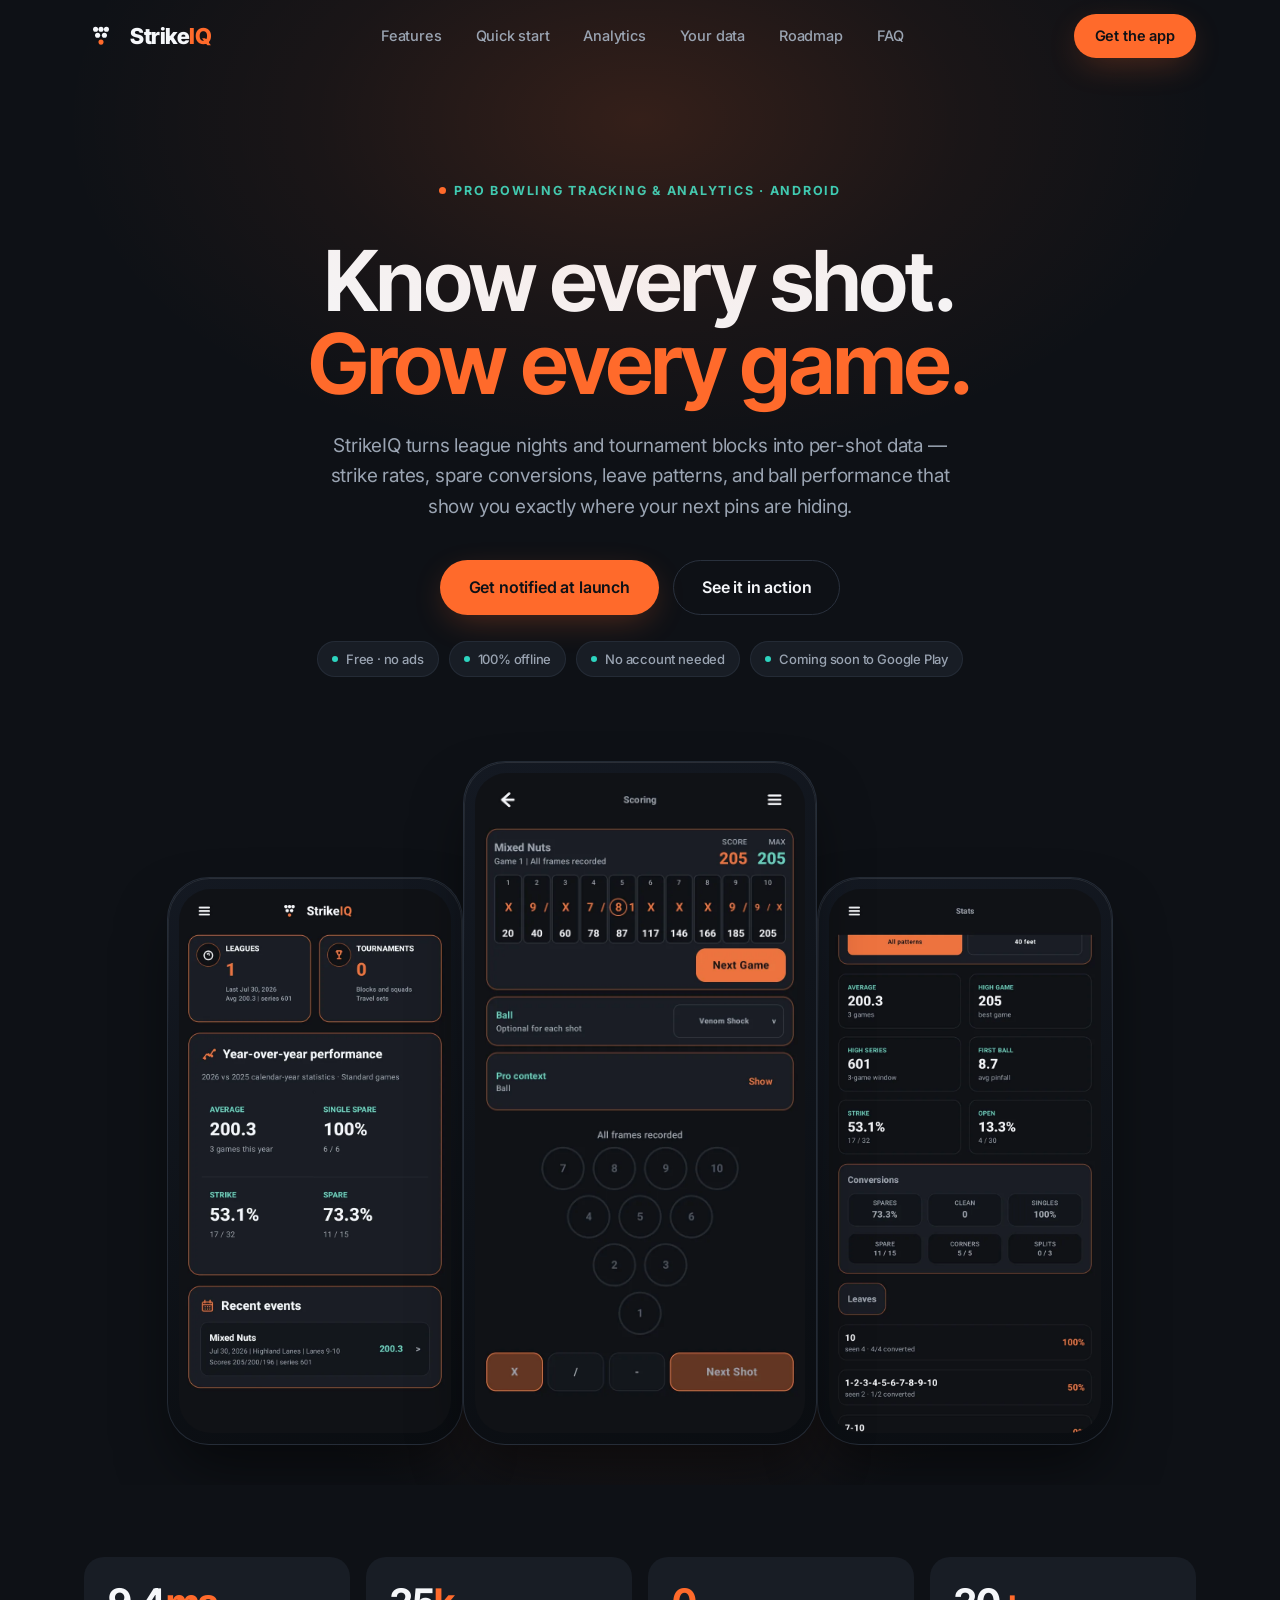
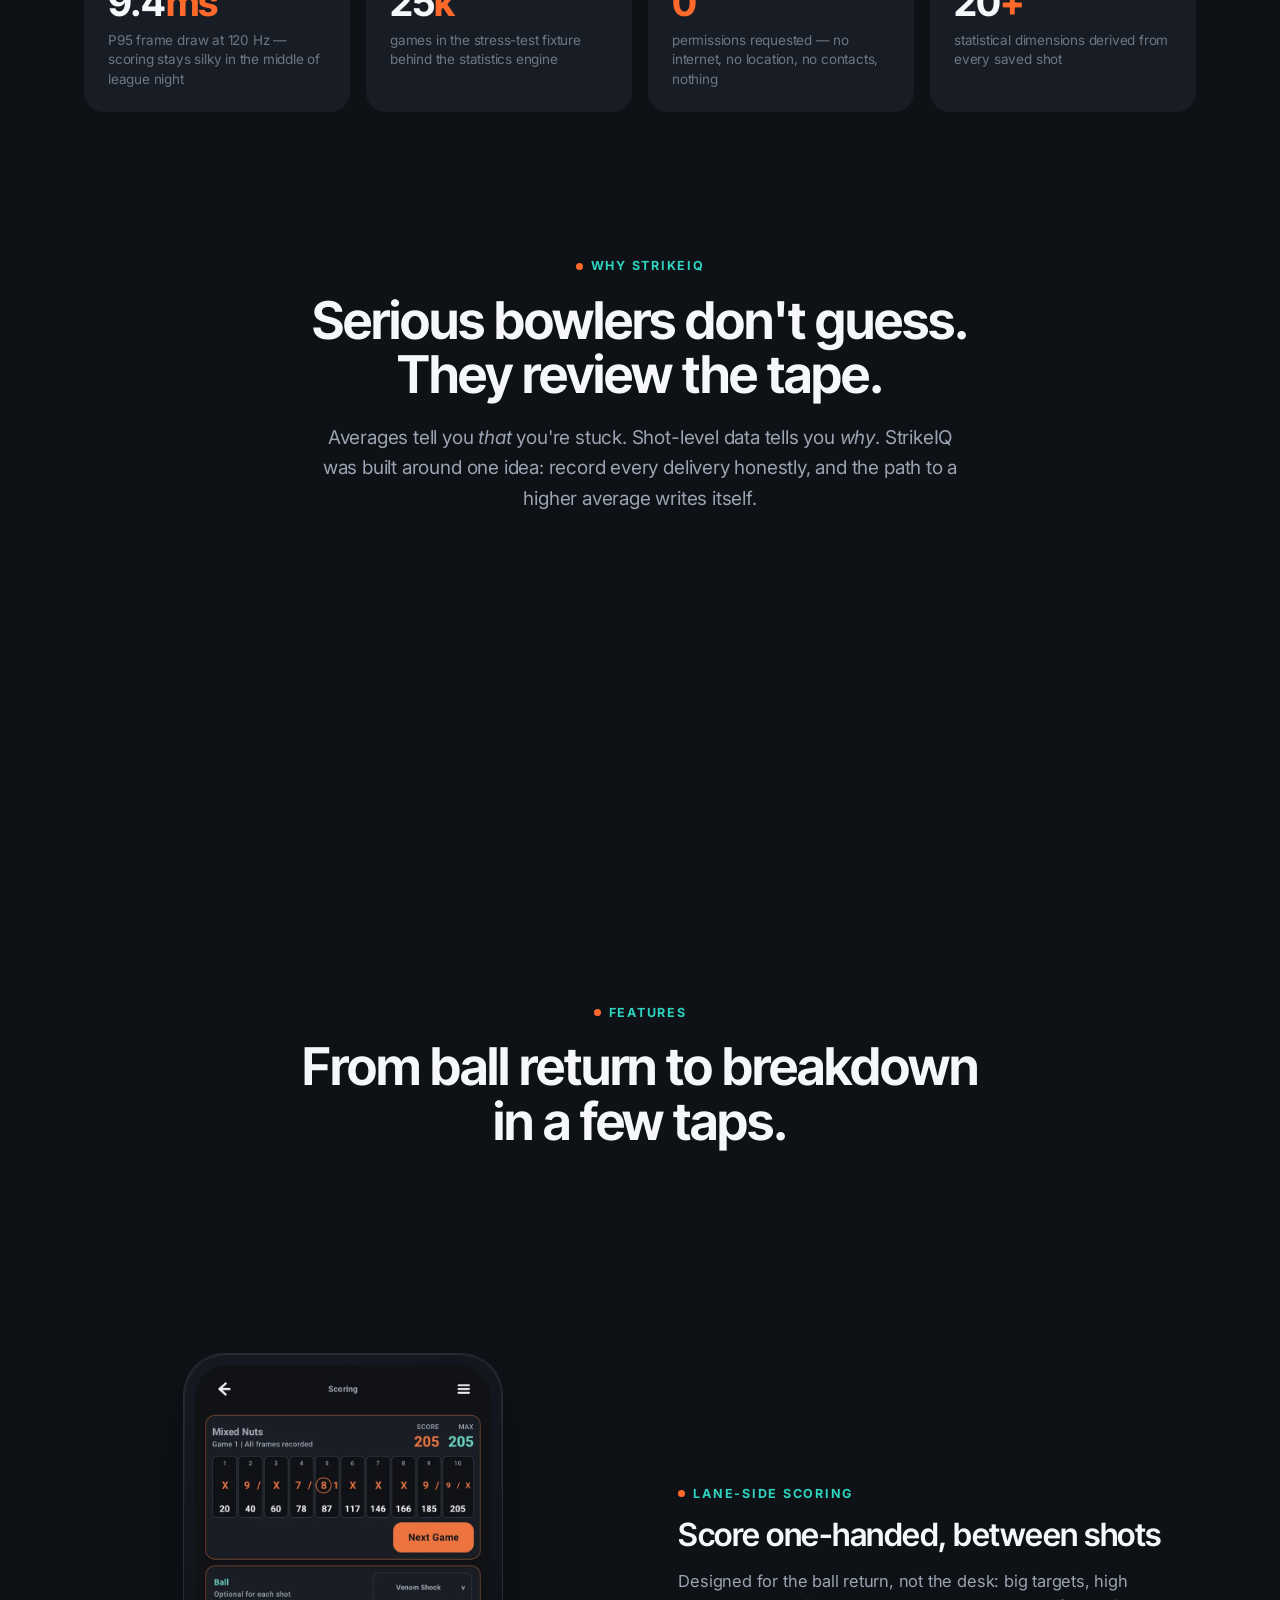
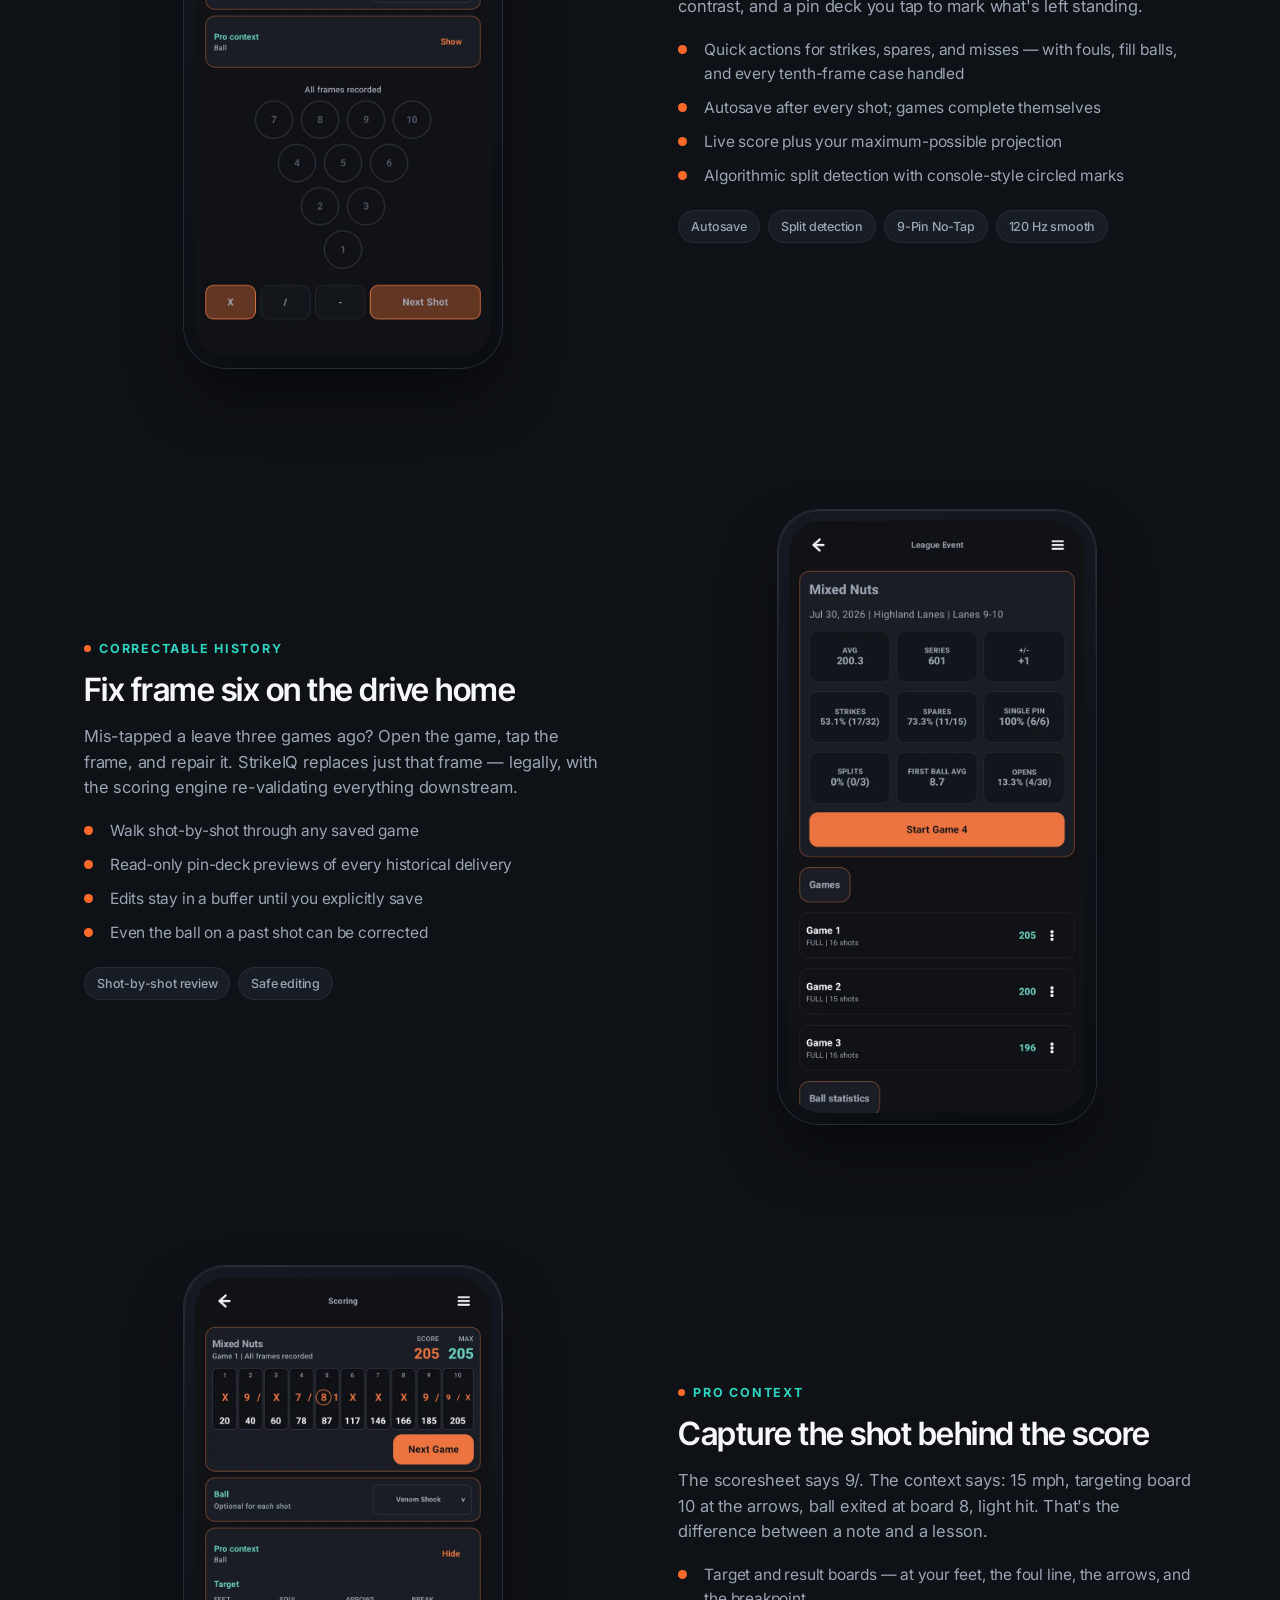
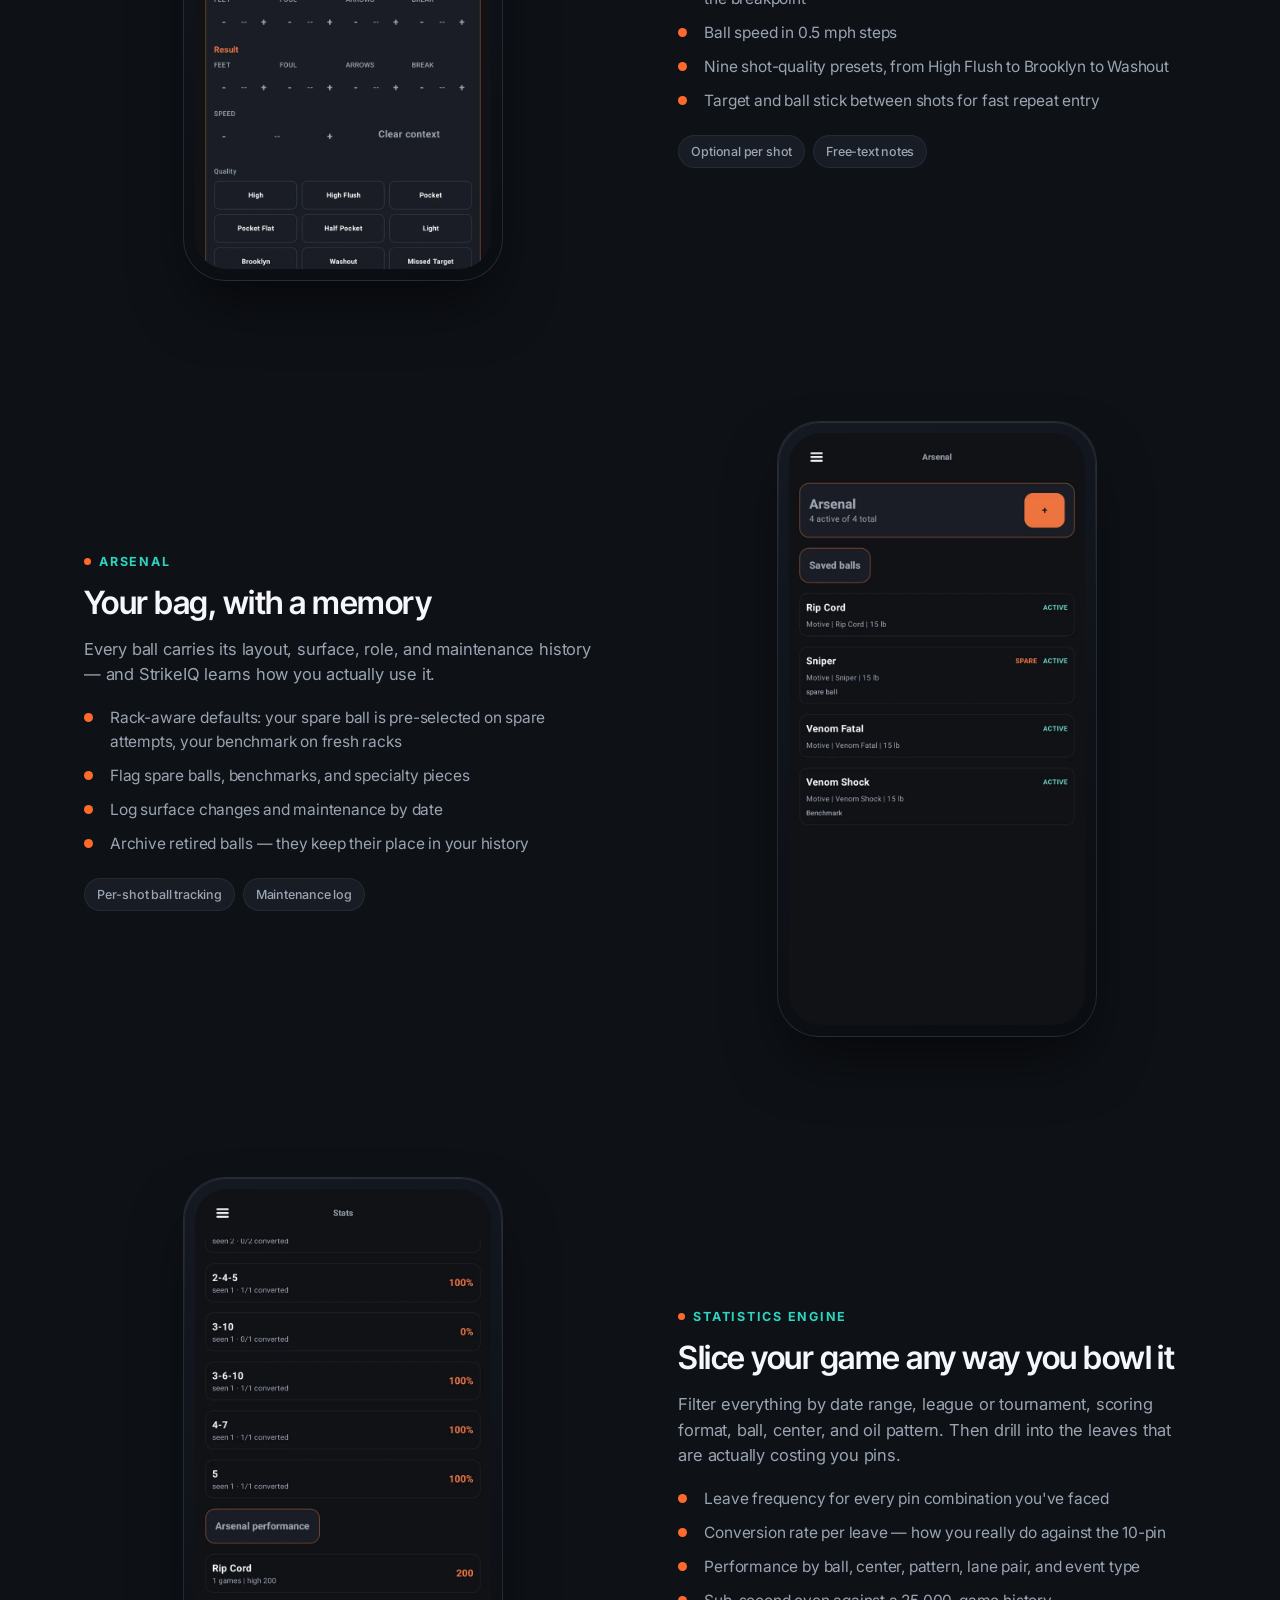
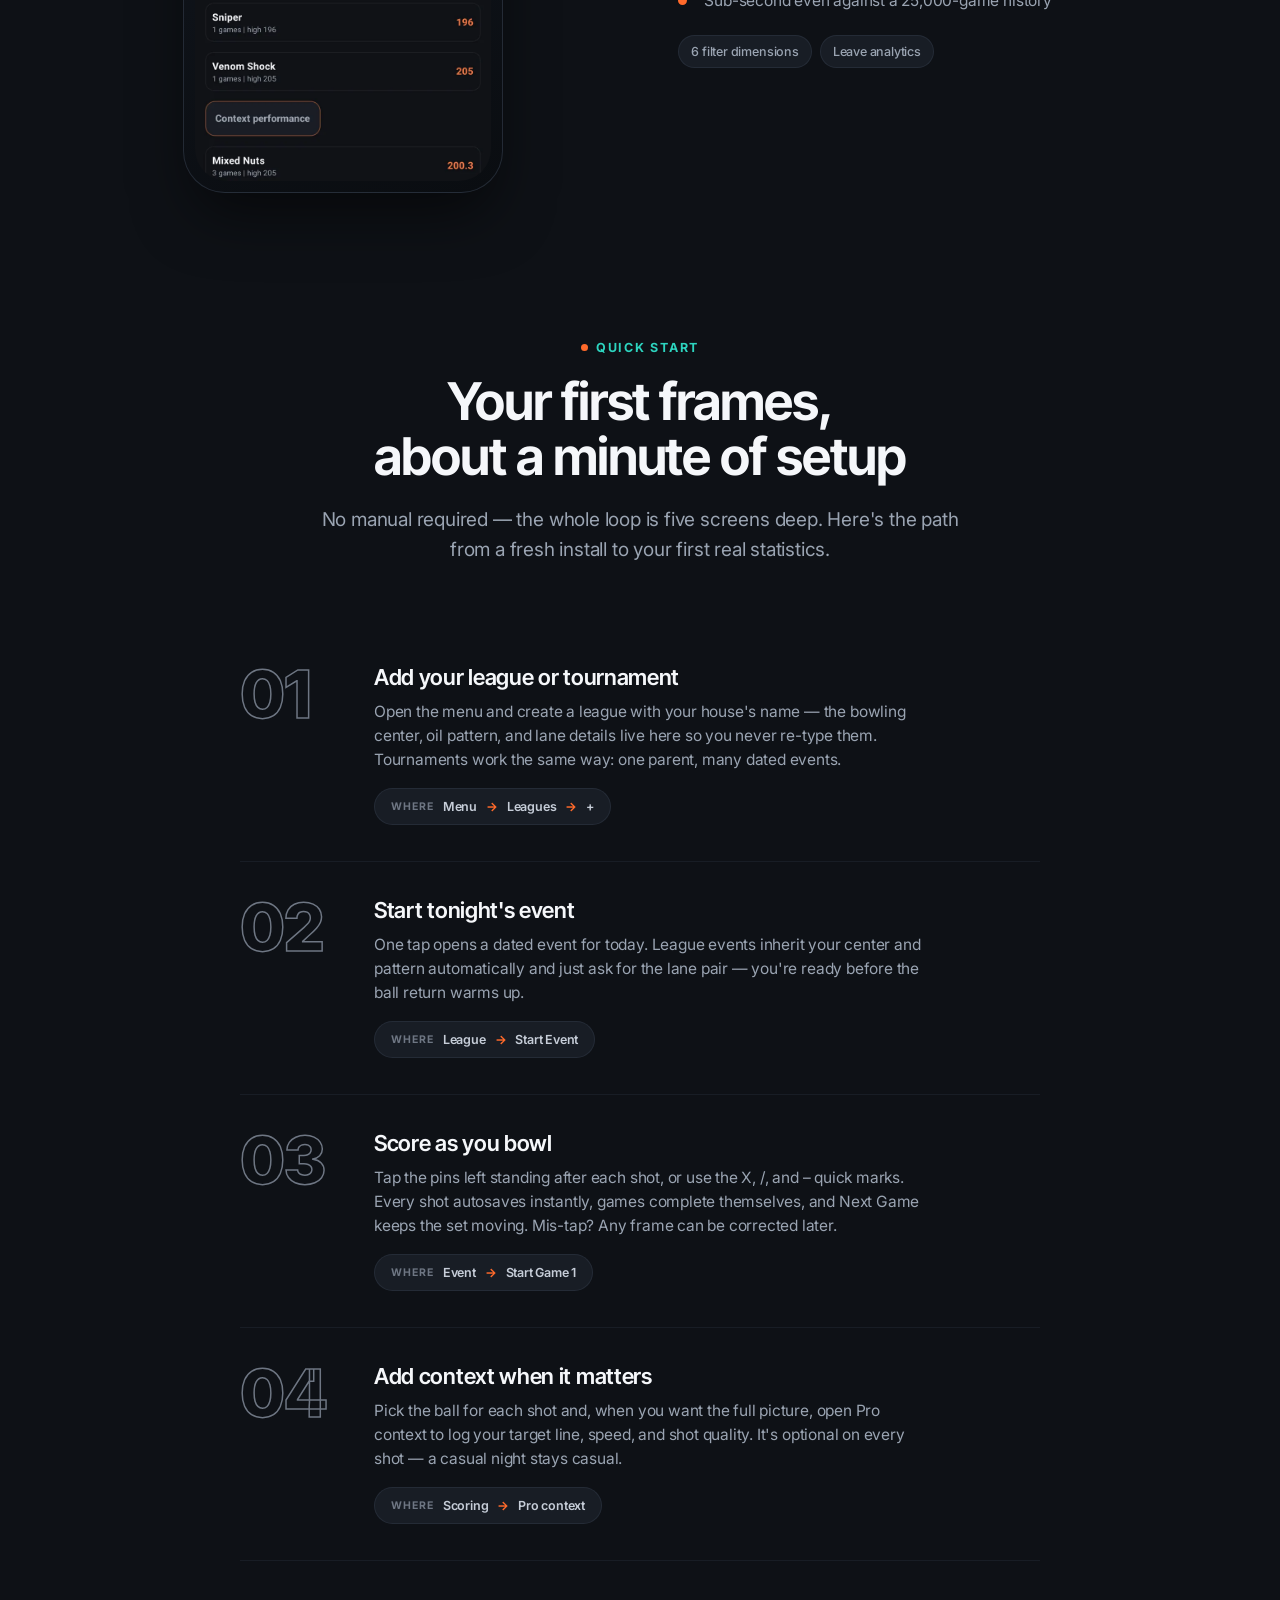
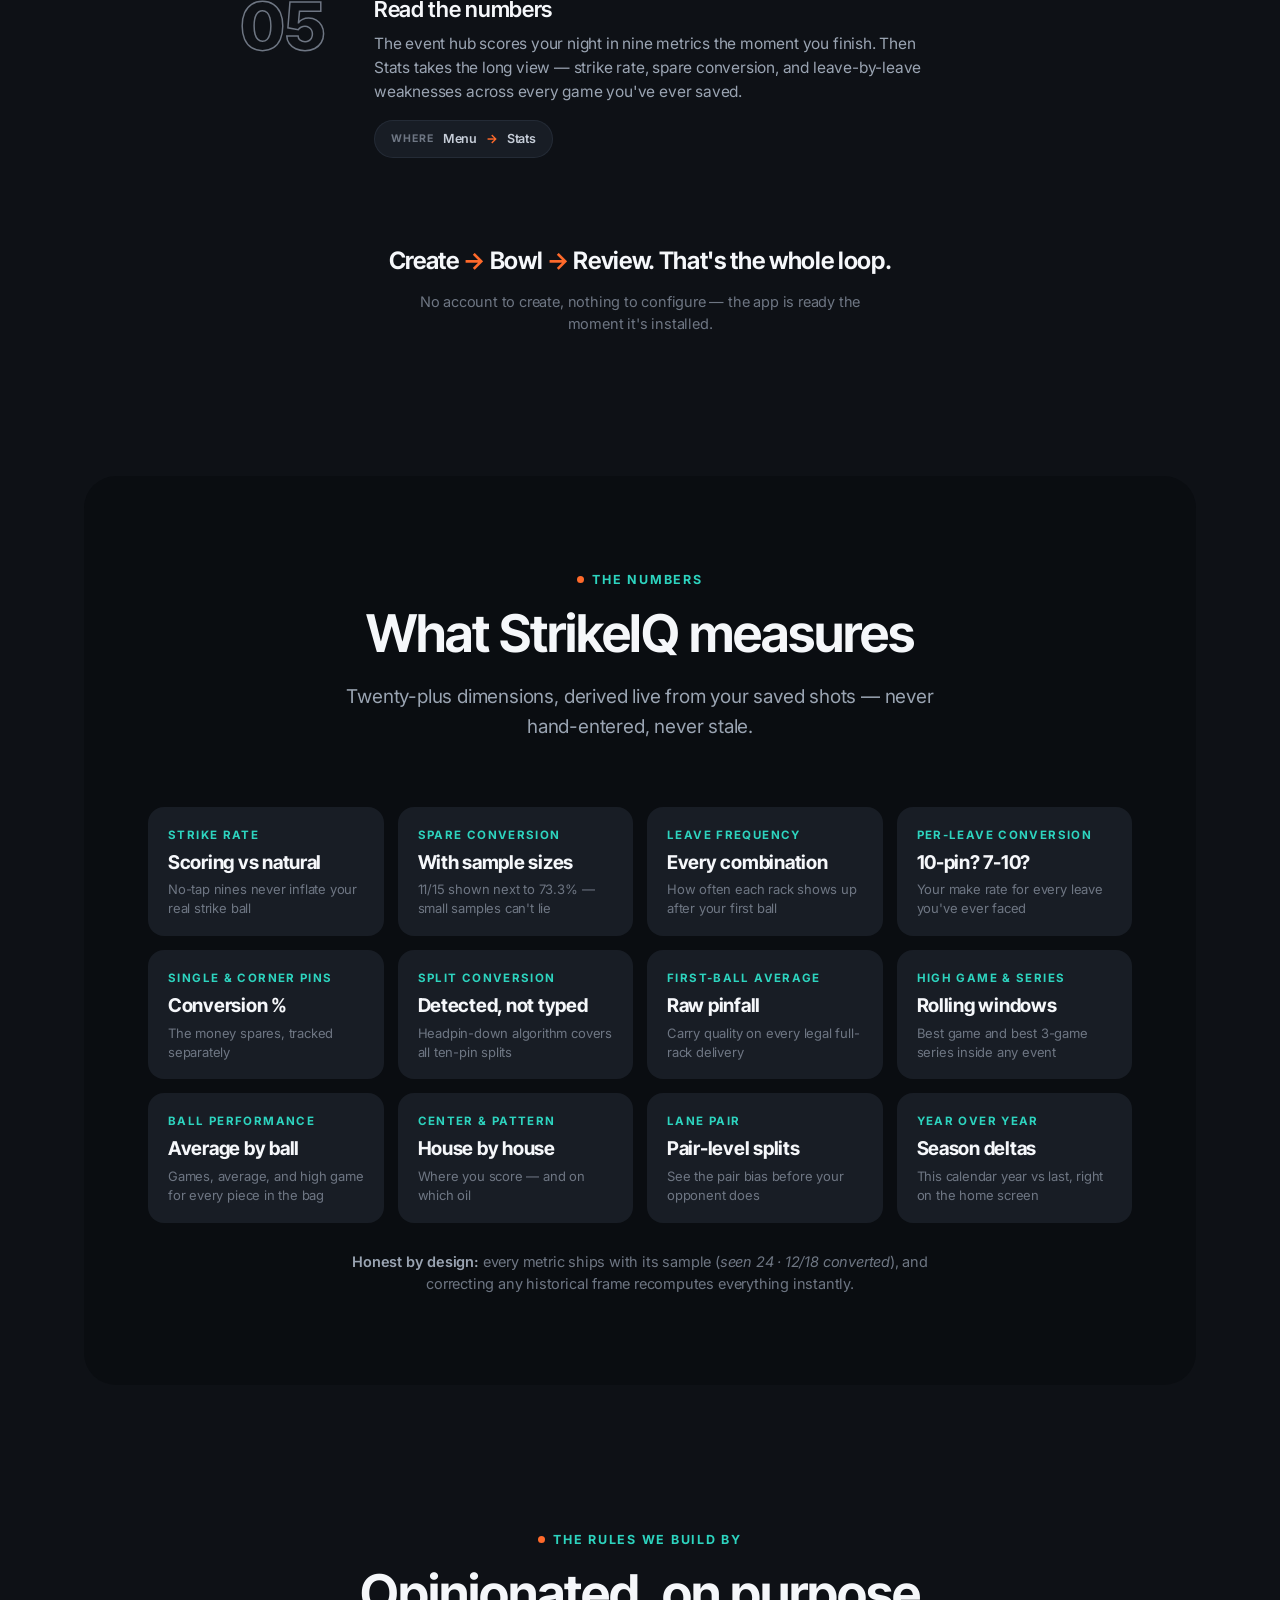
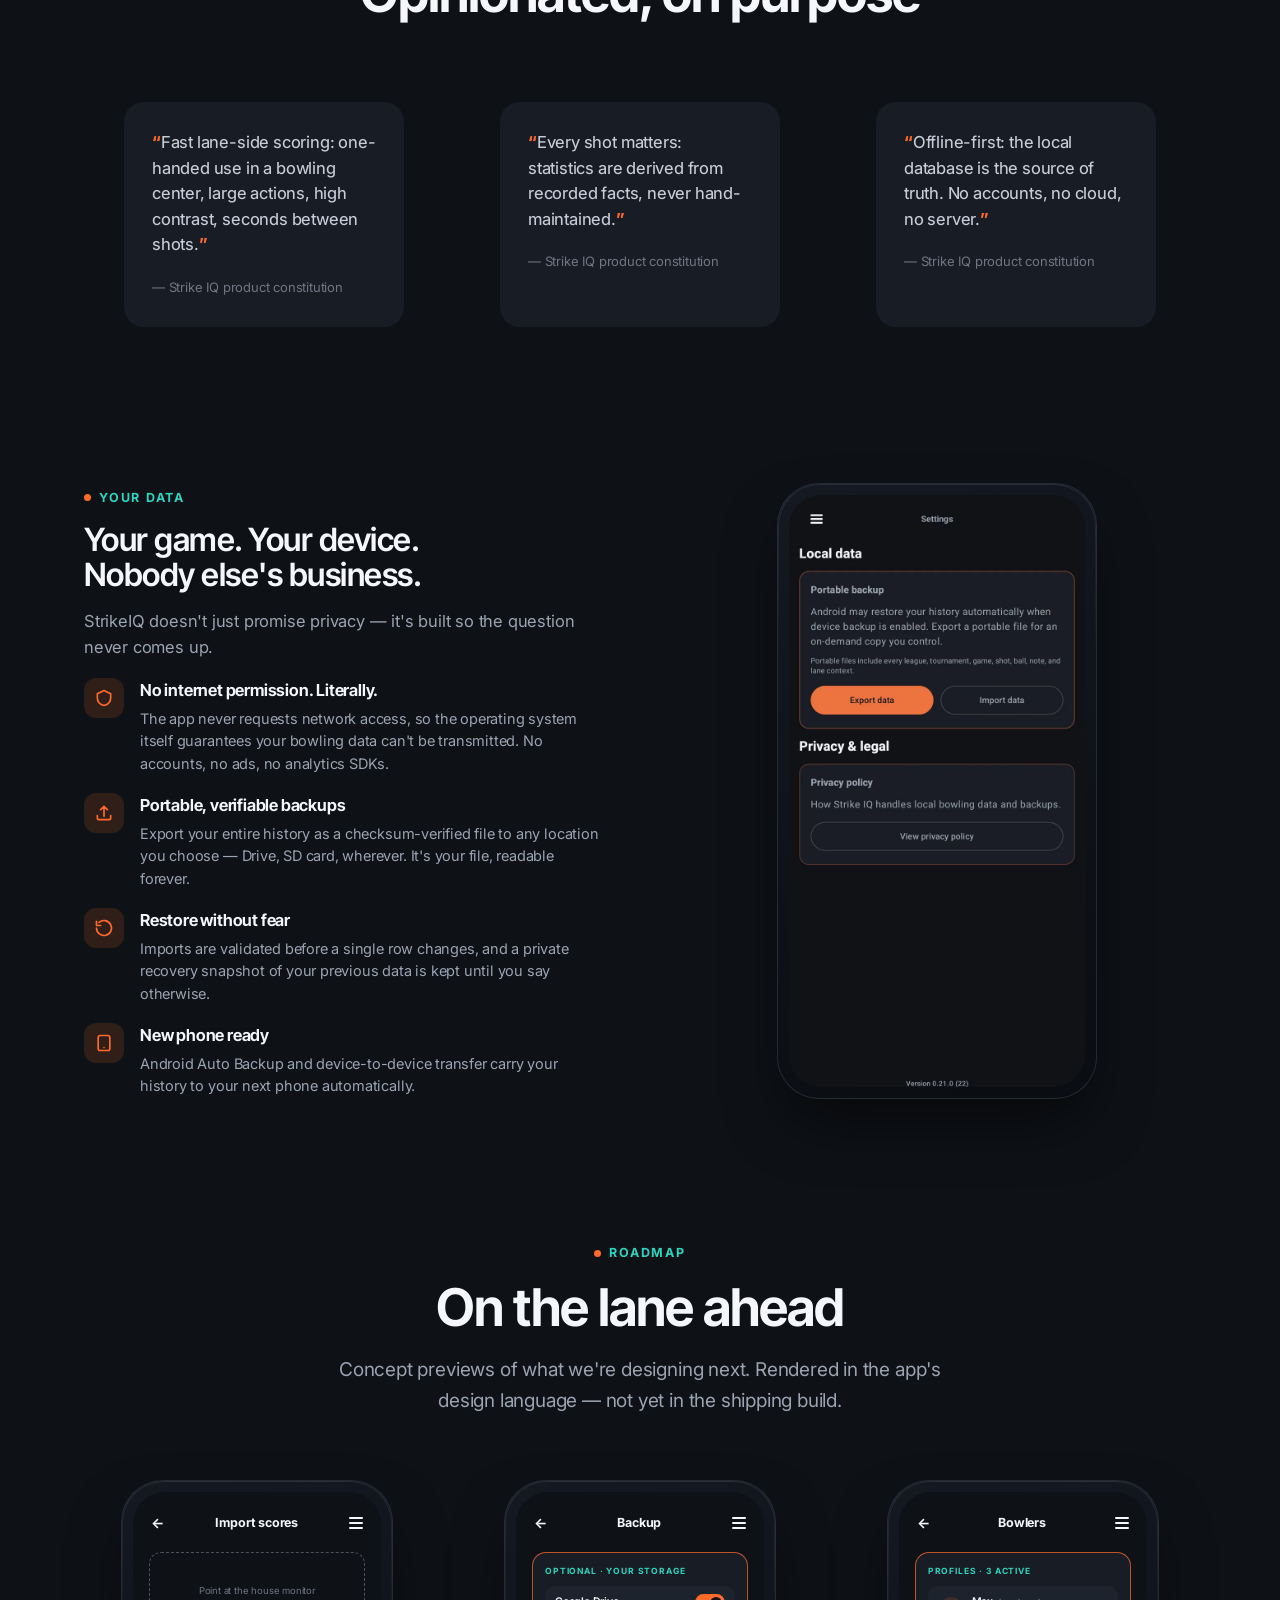
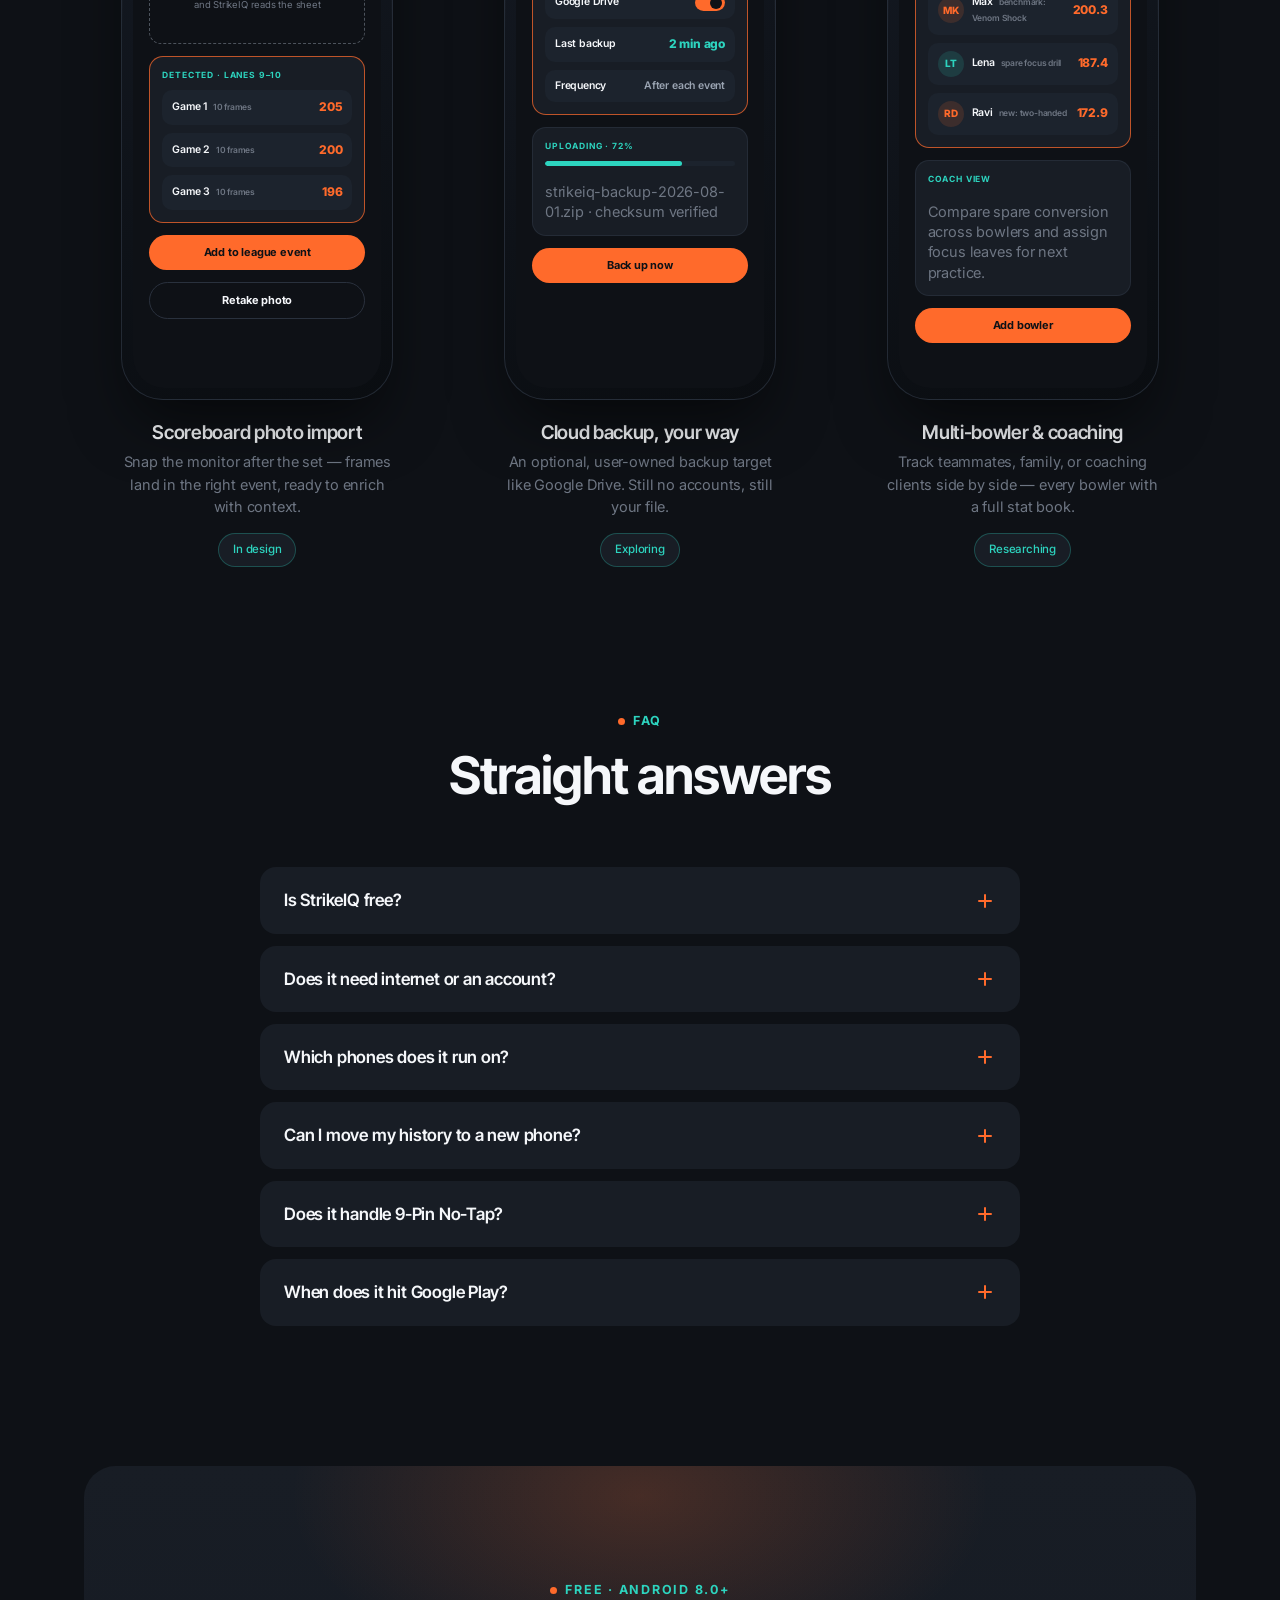
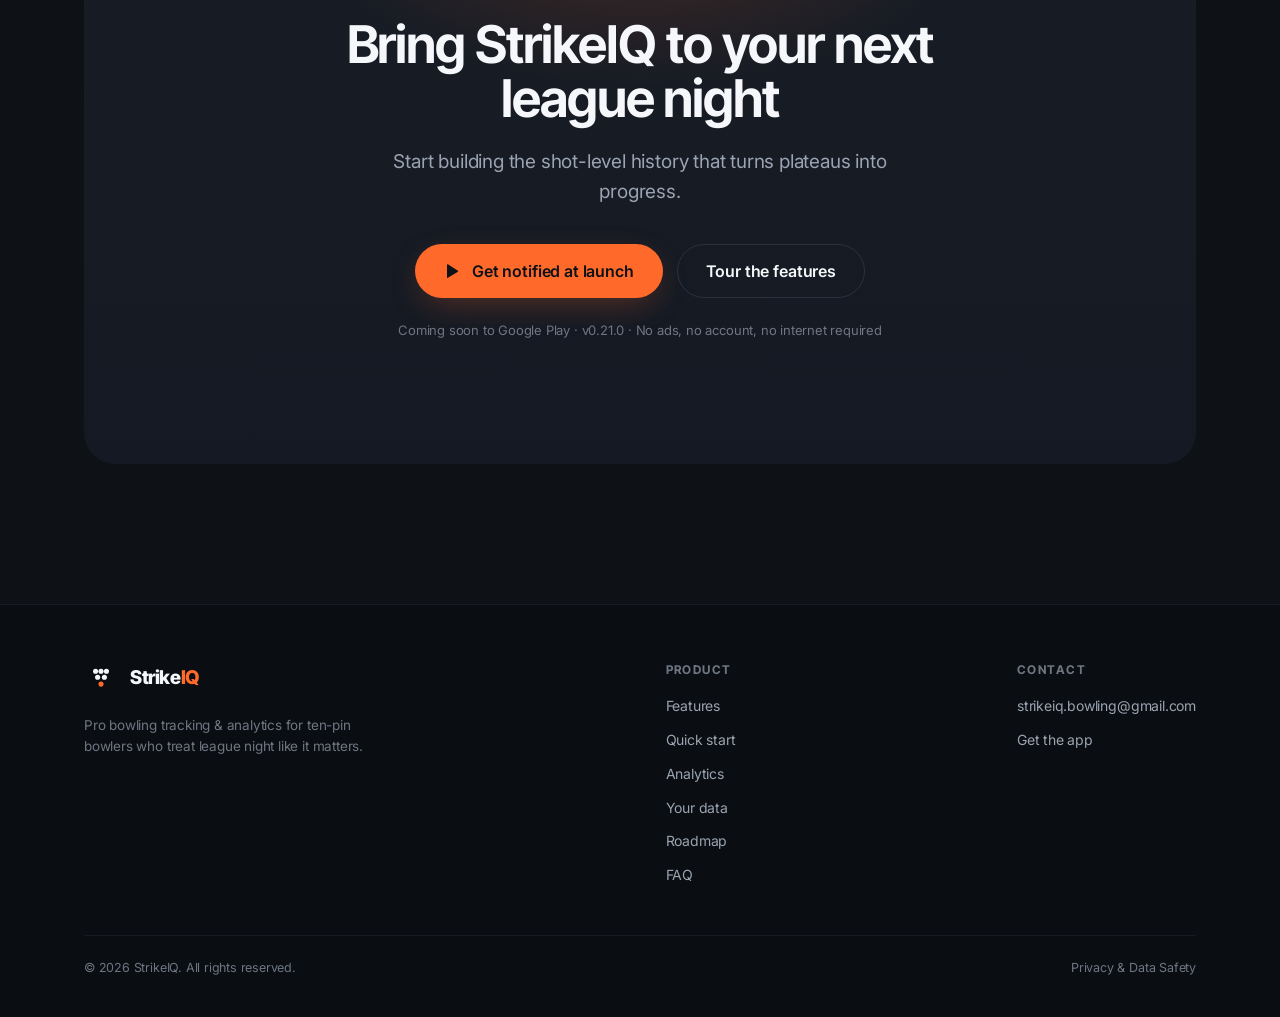
==== commit 8fbaad38: "Add Quick start guide section Five-step onboarding walkthrough (league -> event -> scoring -> contex" ====
--- a/index.html
+++ b/index.html
@@ -99,6 +99,22 @@
     ]
   }
   </script>
+  <script type="application/ld+json">
+  {
+    "@context": "https://schema.org",
+    "@type": "HowTo",
+    "name": "Get started with Strike IQ",
+    "description": "Set up your first bowling league and start tracking shot-level statistics with Strike IQ in about a minute.",
+    "totalTime": "PT1M",
+    "step": [
+      { "@type": "HowToStep", "position": 1, "name": "Add your league or tournament", "text": "Open the menu and create a league with your bowling center's name, oil pattern, and lane details. Tournaments work the same way: one parent, many dated events." },
+      { "@type": "HowToStep", "position": 2, "name": "Start tonight's event", "text": "One tap opens a dated event for today. League events inherit your center and pattern automatically and just ask for the lane pair." },
+      { "@type": "HowToStep", "position": 3, "name": "Score as you bowl", "text": "Tap the pins left standing after each shot, or use the strike, spare, and miss quick marks. Every shot autosaves, games complete themselves, and any frame can be corrected later." },
+      { "@type": "HowToStep", "position": 4, "name": "Add context when it matters", "text": "Pick the ball for each shot and optionally log your target line, speed, and shot quality in the Pro context panel." },
+      { "@type": "HowToStep", "position": 5, "name": "Read the numbers", "text": "The event hub summarizes your night in nine metrics, and the Stats screen tracks strike rate, spare conversion, and leave-by-leave conversion across your whole history." }
+    ]
+  }
+  </script>
 </head>
 <body>
   <a class="skip-link" href="#main">Skip to content</a>
@@ -119,6 +135,7 @@
       </a>
       <nav class="nav-links" aria-label="Main">
         <a href="#features">Features</a>
+        <a href="#quick-start">Quick start</a>
         <a href="#analytics">Analytics</a>
         <a href="#data">Your data</a>
         <a href="#roadmap">Roadmap</a>
@@ -353,6 +370,69 @@
             <div class="phone">
               <img src="assets/img/screens/leaves.webp" alt="StrikeIQ leave conversion list showing pin combinations like 2-4-5 and 3-6-10 with conversion percentages, and arsenal performance by ball" width="720" height="1440" loading="lazy">
             </div>
+          </div>
+        </div>
+      </div>
+    </section>
+
+    <!-- ======================= QUICK START ======================= -->
+    <section class="section" id="quick-start">
+      <div class="container">
+        <div class="section-head">
+          <span class="eyebrow">Quick start</span>
+          <h2>Your first frames,<br>about a minute of setup</h2>
+          <p class="lede">No manual required — the whole loop is five screens deep. Here's the path from a fresh install to your first real statistics.</p>
+        </div>
+        <div class="steps-wrap">
+
+          <div class="step reveal">
+            <div class="step-num" aria-hidden="true">01</div>
+            <div>
+              <h3>Add your league or tournament</h3>
+              <p>Open the menu and create a league with your house's name — the bowling center, oil pattern, and lane details live here so you never re-type them. Tournaments work the same way: one parent, many dated events.</p>
+              <span class="path"><span class="where">Where</span> Menu <span class="sep">→</span> Leagues <span class="sep">→</span> +</span>
+            </div>
+          </div>
+
+          <div class="step reveal">
+            <div class="step-num" aria-hidden="true">02</div>
+            <div>
+              <h3>Start tonight's event</h3>
+              <p>One tap opens a dated event for today. League events inherit your center and pattern automatically and just ask for the lane pair — you're ready before the ball return warms up.</p>
+              <span class="path"><span class="where">Where</span> League <span class="sep">→</span> Start Event</span>
+            </div>
+          </div>
+
+          <div class="step reveal">
+            <div class="step-num" aria-hidden="true">03</div>
+            <div>
+              <h3>Score as you bowl</h3>
+              <p>Tap the pins left standing after each shot, or use the X, /, and – quick marks. Every shot autosaves instantly, games complete themselves, and Next Game keeps the set moving. Mis-tap? Any frame can be corrected later.</p>
+              <span class="path"><span class="where">Where</span> Event <span class="sep">→</span> Start Game 1</span>
+            </div>
+          </div>
+
+          <div class="step reveal">
+            <div class="step-num" aria-hidden="true">04</div>
+            <div>
+              <h3>Add context when it matters</h3>
+              <p>Pick the ball for each shot and, when you want the full picture, open Pro context to log your target line, speed, and shot quality. It's optional on every shot — a casual night stays casual.</p>
+              <span class="path"><span class="where">Where</span> Scoring <span class="sep">→</span> Pro context</span>
+            </div>
+          </div>
+
+          <div class="step reveal">
+            <div class="step-num" aria-hidden="true">05</div>
+            <div>
+              <h3>Read the numbers</h3>
+              <p>The event hub scores your night in nine metrics the moment you finish. Then Stats takes the long view — strike rate, spare conversion, and leave-by-leave weaknesses across every game you've ever saved.</p>
+              <span class="path"><span class="where">Where</span> Menu <span class="sep">→</span> Stats</span>
+            </div>
+          </div>
+
+          <div class="steps-cta reveal">
+            <div class="loop">Create <em>→</em> Bowl <em>→</em> Review. That's the whole loop.</div>
+            <p>No account to create, nothing to configure — the app is ready the moment it's installed.</p>
           </div>
         </div>
       </div>
@@ -619,6 +699,7 @@
           <h4>Product</h4>
           <ul>
             <li><a href="#features">Features</a></li>
+            <li><a href="#quick-start">Quick start</a></li>
             <li><a href="#analytics">Analytics</a></li>
             <li><a href="#data">Your data</a></li>
             <li><a href="#roadmap">Roadmap</a></li>
--- a/assets/css/style.css
+++ b/assets/css/style.css
@@ -1014,6 +1014,108 @@
   width: 72%;
   border-radius: inherit;
   background: var(--pocket);
+}
+
+/* Quick start */
+
+.steps-wrap {
+  max-width: 800px;
+  margin: 0 auto;
+}
+
+.step {
+  display: grid;
+  grid-template-columns: 104px 1fr;
+  gap: 30px;
+  padding: 36px 0;
+}
+
+.step + .step {
+  border-top: 1px solid rgba(45, 53, 66, 0.35);
+}
+
+.step-num {
+  font-family: var(--font-display);
+  font-size: 66px;
+  font-weight: 800;
+  line-height: 0.9;
+  letter-spacing: -0.02em;
+  color: transparent;
+  -webkit-text-stroke: 1.5px var(--faint);
+  transition: -webkit-text-stroke-color 0.25s ease;
+}
+
+@supports not (-webkit-text-stroke: 1px black) {
+  .step-num { color: var(--faint); }
+}
+
+.step:hover .step-num {
+  -webkit-text-stroke-color: var(--strike);
+}
+
+.step h3 {
+  font-size: 22px;
+  letter-spacing: -0.014em;
+  margin-bottom: 10px;
+}
+
+.step p {
+  margin: 0 0 16px;
+  font-size: 15.5px;
+  color: var(--body);
+  max-width: 560px;
+}
+
+.step .path {
+  display: inline-flex;
+  align-items: center;
+  flex-wrap: wrap;
+  gap: 9px;
+  background: var(--slate);
+  border: 1px solid rgba(45, 53, 66, 0.62);
+  border-radius: var(--radius-pill);
+  padding: 8px 16px;
+  font-size: 12.5px;
+  font-weight: 600;
+  color: #c6cdd8;
+}
+
+.step .path .sep {
+  color: var(--strike);
+  font-weight: 700;
+}
+
+.step .path .where {
+  color: var(--faint);
+  font-weight: 700;
+  letter-spacing: 0.09em;
+  text-transform: uppercase;
+  font-size: 10.5px;
+}
+
+.steps-cta {
+  margin-top: 48px;
+  text-align: center;
+}
+
+.steps-cta .loop {
+  font-family: var(--font-display);
+  font-weight: 650;
+  font-size: clamp(19px, 2.4vw, 24px);
+  letter-spacing: -0.014em;
+  color: var(--cloud);
+}
+
+.steps-cta .loop em {
+  font-style: normal;
+  color: var(--strike);
+}
+
+.steps-cta p {
+  margin: 12px auto 0;
+  font-size: 14.5px;
+  color: var(--faint);
+  max-width: 480px;
 }
 
 /* FAQ */
